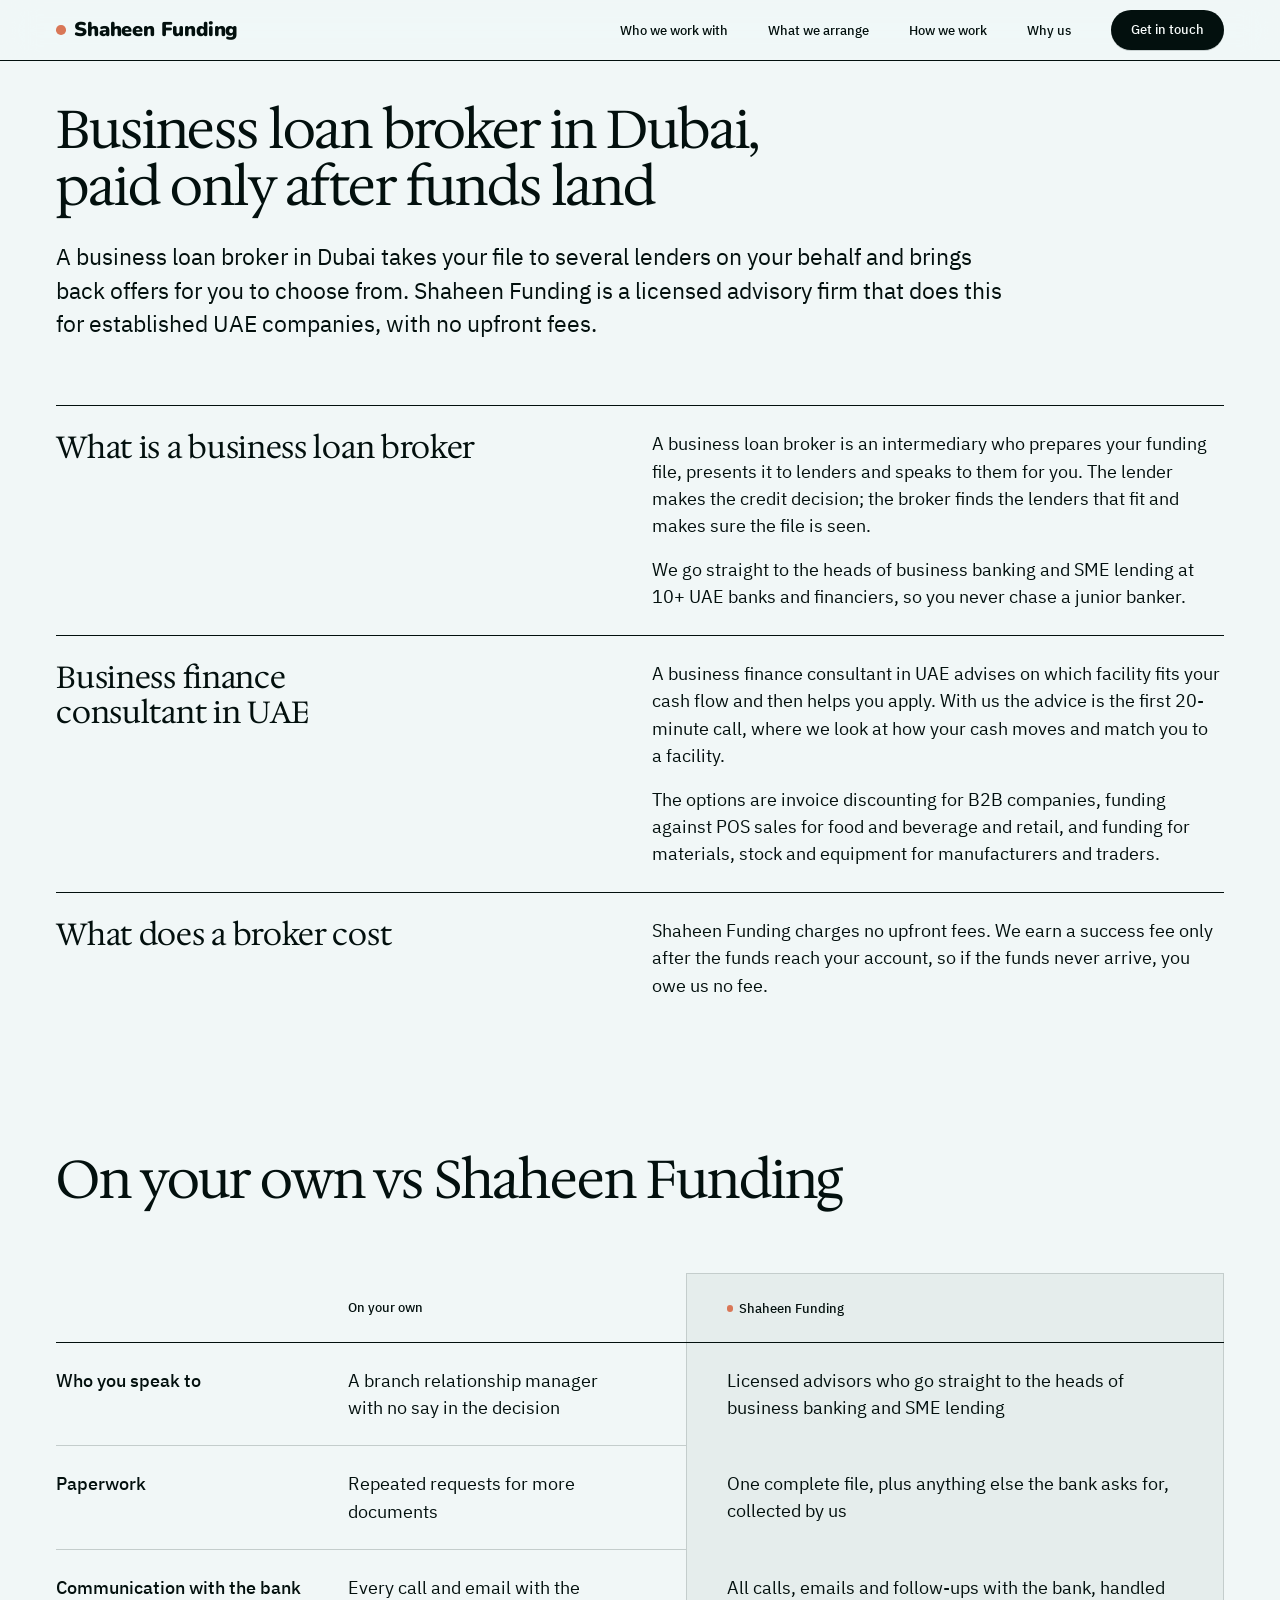
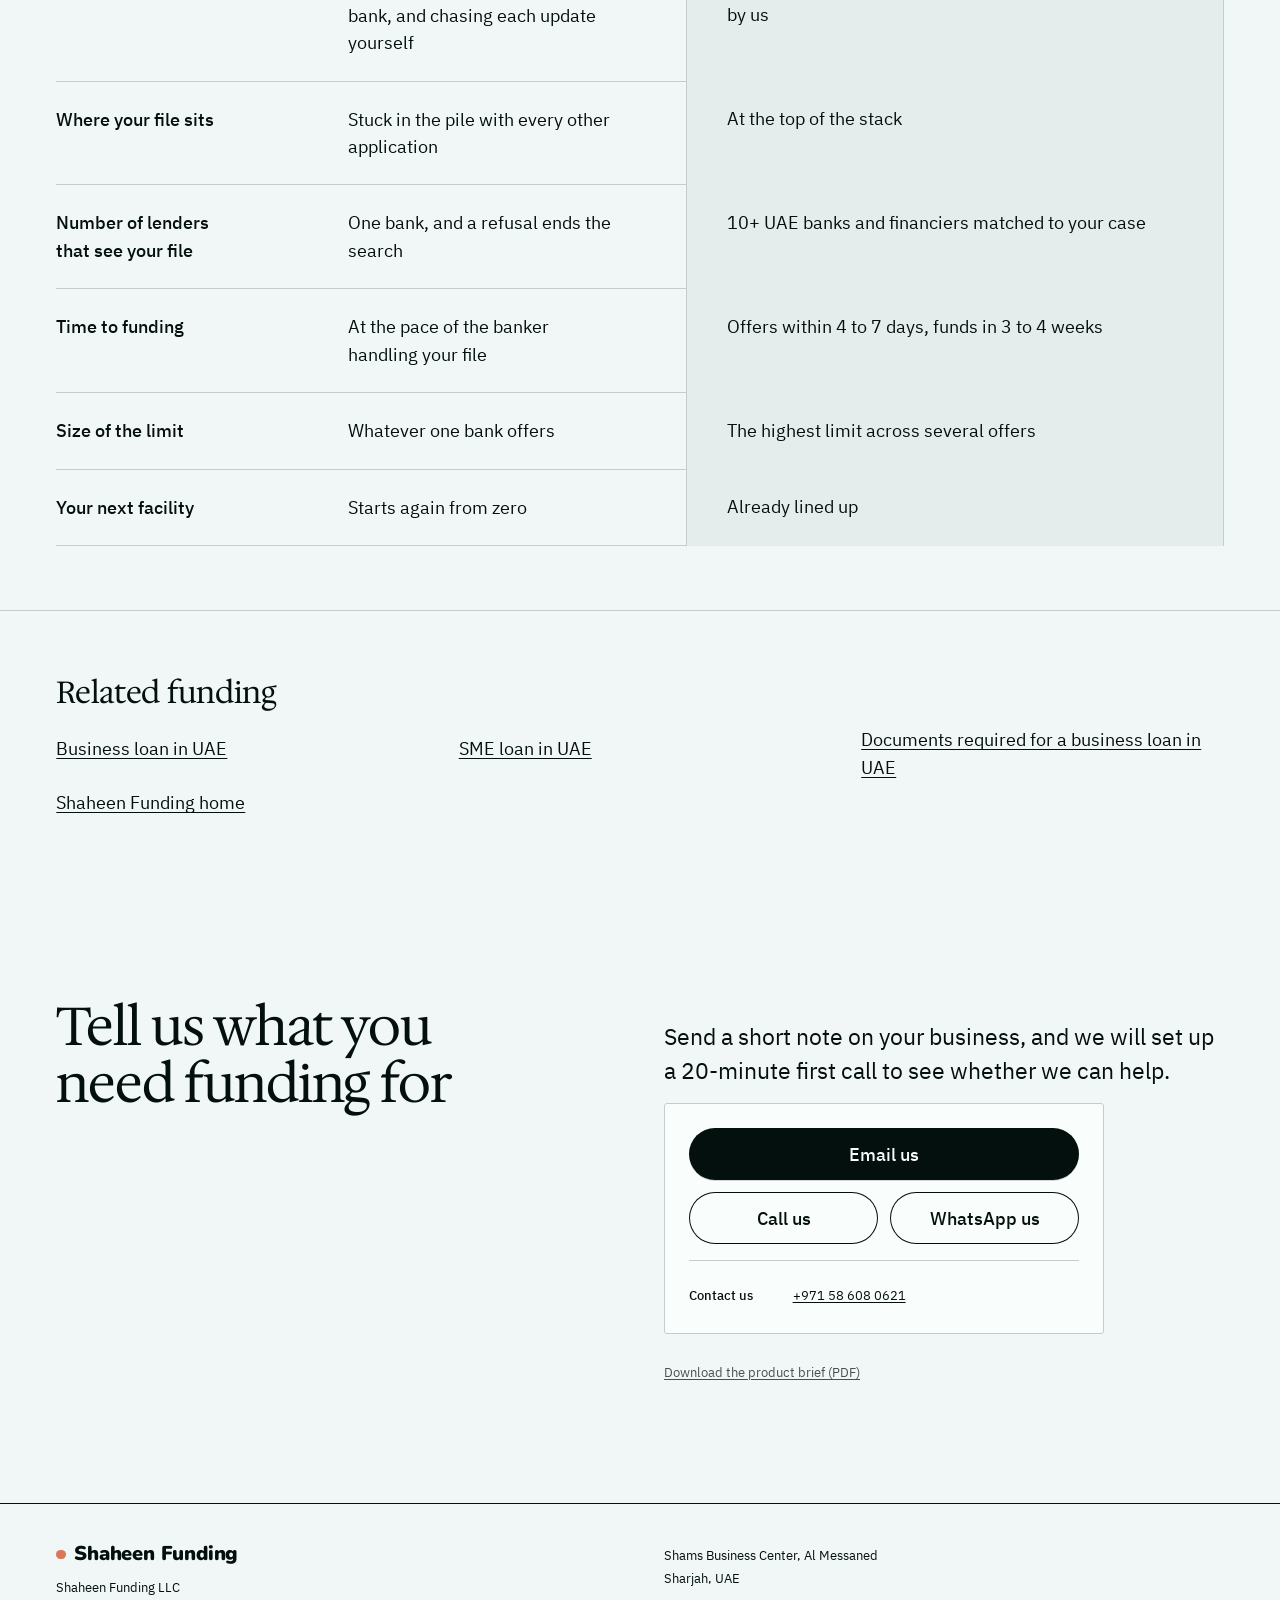
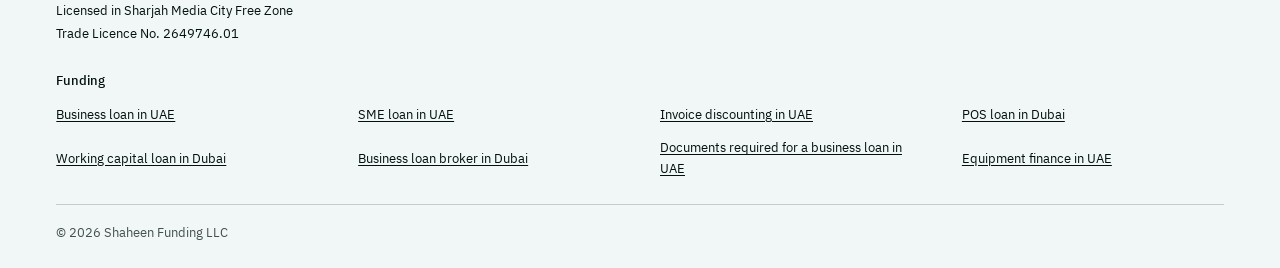
==== business-loan-broker-dubai/index.html @ 2e2e4e01 "Add 8 search landing pages, Funding footer nav, llms.txt, AI crawler robots rules Co-Authored-By: Cl" ====
<!doctype html>
<html lang="en">
<head>
<meta charset="utf-8">
<meta name="viewport" content="width=device-width, initial-scale=1">
<meta http-equiv="Content-Security-Policy" content="default-src 'none'; style-src 'self'; script-src 'self'; font-src 'self'; img-src 'self' data:; connect-src 'self'; base-uri 'none'; form-action 'none'">
<meta name="referrer" content="strict-origin-when-cross-origin">
<title>Business loan broker in Dubai: no upfront fees | Shaheen Funding</title>
<meta name="description" content="Business loan broker in Dubai: Shaheen Funding takes your file to 10+ UAE banks and financiers, no upfront fees, success fee only after the funds land.">
<link rel="canonical" href="https://shaheenfunding.com/business-loan-broker-dubai/">
<meta property="og:type" content="website">
<meta property="og:site_name" content="Shaheen Funding">
<meta property="og:title" content="Business loan broker in Dubai: no upfront fees | Shaheen Funding">
<meta property="og:description" content="Business loan broker in Dubai: Shaheen Funding takes your file to 10+ UAE banks and financiers, no upfront fees, success fee only after the funds land.">
<meta property="og:url" content="https://shaheenfunding.com/business-loan-broker-dubai/">
<meta property="og:image" content="https://shaheenfunding.com/og.png">
<meta property="og:image:width" content="1200">
<meta property="og:image:height" content="630">
<meta property="og:image:alt" content="Shaheen Funding. Funding for UAE businesses, from the lenders that fit.">
<meta name="twitter:card" content="summary_large_image">
<meta name="twitter:title" content="Business loan broker in Dubai: no upfront fees | Shaheen Funding">
<meta name="twitter:description" content="Business loan broker in Dubai: Shaheen Funding takes your file to 10+ UAE banks and financiers, no upfront fees, success fee only after the funds land.">
<meta name="theme-color" content="#F3F6F7">
<link rel="icon" href="/favicon.svg" type="image/svg+xml">
<link rel="apple-touch-icon" href="/apple-touch-icon.png">
<link rel="preload" href="/fonts/hedvig-letters-serif.woff2" as="font" type="font/woff2" crossorigin>
<link rel="stylesheet" href="/site.css?v=20261124a">
<script type="application/ld+json">
[
{
"@context": "https://schema.org",
"@type": "Service",
"name": "Business loan broker in Dubai",
"serviceType": "Business loan broker in Dubai",
"url": "https://shaheenfunding.com/business-loan-broker-dubai/",
"areaServed": "AE",
"provider": {
"@type": "ProfessionalService",
"@id": "https://shaheenfunding.com/#org",
"name": "Shaheen Funding"
}
},
{
"@context": "https://schema.org",
"@type": "FAQPage",
"mainEntity": [
{
"@type": "Question",
"name": "What is a business loan broker",
"acceptedAnswer": {
"@type": "Answer",
"text": "A business loan broker is an intermediary who prepares your funding file, presents it to lenders and speaks to them for you. The lender makes the credit decision; the broker finds the lenders that fit and makes sure the file is seen."
}
},
{
"@type": "Question",
"name": "Business finance consultant in UAE",
"acceptedAnswer": {
"@type": "Answer",
"text": "A business finance consultant in UAE advises on which facility fits your cash flow and then helps you apply. With us the advice is the first 20-minute call, where we look at how your cash moves and match you to a facility."
}
},
{
"@type": "Question",
"name": "What does a broker cost",
"acceptedAnswer": {
"@type": "Answer",
"text": "Shaheen Funding charges no upfront fees. We earn a success fee only after the funds reach your account, so if the funds never arrive, you owe us no fee."
}
}
]
},
{
"@context": "https://schema.org",
"@type": "BreadcrumbList",
"itemListElement": [
{
"@type": "ListItem",
"position": 1,
"name": "Home",
"item": "https://shaheenfunding.com/"
},
{
"@type": "ListItem",
"position": 2,
"name": "Business loan broker in Dubai",
"item": "https://shaheenfunding.com/business-loan-broker-dubai/"
}
]
}
]
</script>
</head>
<body>
<a class="skip" href="#main">Skip to content</a>

<header class="nav">
<div class="wrap">
<a class="mark" href="/" aria-label="Shaheen Funding, home"><i></i>Shaheen Funding</a>
<nav aria-label="Sections">
<a href="/#who">Who we work with</a>
<a href="/#what">What we arrange</a>
<a href="/#how">How we work</a>
<a href="/#why">Why us</a>
</nav>
<a class="btn btn-nav git" href="mailto:ali@shaheenfunding.com?subject=Funding%20enquiry%20-%20%3Ccompany%20name%3E&amp;body=Hello%2C%0D%0A%0D%0ACompany%3A%20%0D%0ADate%20the%20company%20was%20founded%3A%20%0D%0AAverage%20monthly%20revenue%20(AED)%3A%20%0D%0AWhat%20we%20need%20funding%20for%3A%20%0D%0ARough%20amount%20(AED)%3A%20%0D%0ABest%20number%20to%20reach%20me%3A%20%0D%0A">Get in touch</a>
</div>
</header>

<main id="main" class="lp">

<section class="page-hero">
<div class="wrap">
<h1>Business loan broker in Dubai, paid only after funds land</h1>
<p class="lede">A business loan broker in Dubai takes your file to several lenders on your behalf and brings back offers for you to choose from. Shaheen Funding is a licensed advisory firm that does this for established UAE companies, with no upfront fees.</p>
</div>
</section>

<section class="qa">
<div class="wrap">
<div class="qa-item">
<h2>What is a business loan broker</h2>
<div class="qa-body"><p>A business loan broker is an intermediary who prepares your funding file, presents it to lenders and speaks to them for you. The lender makes the credit decision; the broker finds the lenders that fit and makes sure the file is seen.</p><p>We go straight to the heads of business banking and SME lending at 10+ UAE banks and financiers, so you never chase a junior banker.</p></div>
</div>
<div class="qa-item">
<h2>Business finance consultant in UAE</h2>
<div class="qa-body"><p>A business finance consultant in UAE advises on which facility fits your cash flow and then helps you apply. With us the advice is the first 20-minute call, where we look at how your cash moves and match you to a facility.</p><p>The options are invoice discounting for B2B companies, funding against POS sales for food and beverage and retail, and funding for materials, stock and equipment for manufacturers and traders.</p></div>
</div>
<div class="qa-item">
<h2>What does a broker cost</h2>
<div class="qa-body"><p>Shaheen Funding charges no upfront fees. We earn a success fee only after the funds reach your account, so if the funds never arrive, you owe us no fee.</p></div>
</div>
</div>
</section>

<section class="why">
<div class="wrap">
<div class="why-head">
<h2>On your own vs Shaheen Funding</h2>
</div>
<div class="compare-stage">
<table class="compare">
<thead><tr><td></td><th scope="col">On your own</th><th scope="col"><span class="mark"><i></i>Shaheen Funding</span></th></tr></thead>
<tbody>
<tr><th scope="row">Who you speak to</th><td data-l="On your own">A branch relationship manager with no say in the decision</td><td data-l="Shaheen Funding">Licensed advisors who go straight to the heads of business banking and SME lending</td></tr>
<tr><th scope="row">Paperwork</th><td data-l="On your own">Repeated requests for more documents</td><td data-l="Shaheen Funding">One complete file, plus anything else the bank asks for, collected by us</td></tr>
<tr><th scope="row">Communication with the bank</th><td data-l="On your own">Every call and email with the bank, and chasing each update yourself</td><td data-l="Shaheen Funding">All calls, emails and follow-ups with the bank, handled by us</td></tr>
<tr><th scope="row">Where your file sits</th><td data-l="On your own">Stuck in the pile with every other application</td><td data-l="Shaheen Funding">At the top of the stack</td></tr>
<tr><th scope="row">Number of lenders that see your file</th><td data-l="On your own">One bank, and a refusal ends the search</td><td data-l="Shaheen Funding">10+ UAE banks and financiers matched to your case</td></tr>
<tr><th scope="row">Time to funding</th><td data-l="On your own">At the pace of the banker handling your file</td><td data-l="Shaheen Funding">Offers within <span class="nb">4 to 7 days</span>, funds in <span class="nb">3 to 4 weeks</span></td></tr>
<tr><th scope="row">Size of the limit</th><td data-l="On your own">Whatever one bank offers</td><td data-l="Shaheen Funding">The highest limit across several offers</td></tr>
<tr><th scope="row">Your next facility</th><td data-l="On your own">Starts again from zero</td><td data-l="Shaheen Funding">Already lined up</td></tr>
</tbody>
</table>
</div>
</div>
</section>

<section class="related">
<div class="wrap">
<h2>Related funding</h2>
<ul><li><a href="/business-loan-uae/">Business loan in UAE</a></li><li><a href="/sme-loan-uae/">SME loan in UAE</a></li><li><a href="/documents-required-for-business-loan-uae/">Documents required for a business loan in UAE</a></li><li><a href="/">Shaheen Funding home</a></li></ul>
</div>
</section>

<section class="contact" id="contact">
<div class="wrap">
<h2>Tell us what you need funding for</h2>
<div class="contact-side">
<p class="lede">Send a short note on your business, and we will set up a <span class="nb">20-minute</span> first call to see whether we can help.</p>
<div class="card">
<p class="ctas"><a class="btn git" href="mailto:ali@shaheenfunding.com?subject=Funding%20enquiry%20-%20%3Ccompany%20name%3E&amp;body=Hello%2C%0D%0A%0D%0ACompany%3A%20%0D%0ADate%20the%20company%20was%20founded%3A%20%0D%0AAverage%20monthly%20revenue%20(AED)%3A%20%0D%0AWhat%20we%20need%20funding%20for%3A%20%0D%0ARough%20amount%20(AED)%3A%20%0D%0ABest%20number%20to%20reach%20me%3A%20%0D%0A">Email us</a><a class="btn btn-ghost" href="tel:+971586080621">Call us</a><a class="btn btn-ghost" href="https://wa.me/971586080621">WhatsApp us</a></p>
<p class="git-alt" aria-live="polite" hidden>If your mail app did not open, use <a class="git-gm" href="#contact">Gmail</a> or <a class="git-ol" href="#contact">Outlook</a> instead.</p>
<dl class="card-info"><div><dt>Contact us</dt><dd><a href="tel:+971586080621">+971 58 608 0621</a></dd></div></dl>
</div>
<p class="pdf"><a href="/Shaheen-Funding-Product-Brief.pdf?v=20261121" target="_blank" rel="noopener">Download the product brief (PDF)</a></p>
</div>
</div>
</section>

</main>

<footer class="foot">
<div class="wrap">
<div>
<a class="mark" href="/" aria-label="Shaheen Funding, home"><i></i>Shaheen Funding</a>
<p>Shaheen Funding LLC<br>Licensed in Sharjah Media City Free Zone<br>Trade Licence No. 2649746.01</p>
</div>
<address>Shams Business Center, Al Messaned<br>Sharjah, UAE</address>
<nav class="foot-nav" aria-label="Funding pages">
<p class="foot-h">Funding</p>
<ul>
<li><a href="/business-loan-uae/">Business loan in UAE</a></li>
<li><a href="/sme-loan-uae/">SME loan in UAE</a></li>
<li><a href="/invoice-discounting-uae/">Invoice discounting in UAE</a></li>
<li><a href="/pos-loan-dubai/">POS loan in Dubai</a></li>
<li><a href="/working-capital-loan-dubai/">Working capital loan in Dubai</a></li>
<li><a href="/business-loan-broker-dubai/">Business loan broker in Dubai</a></li>
<li><a href="/documents-required-for-business-loan-uae/">Documents required for a business loan in UAE</a></li>
<li><a href="/equipment-finance-uae/">Equipment finance in UAE</a></li>
</ul>
</nav>
<p class="legal">&copy; 2026 Shaheen Funding LLC</p>
</div>
</footer>
<script src="/site.js?v=20261124a" defer></script>
</body>
</html>
---- site.css ----
/* shaheenfunding.com. One ruler (payroll due at 30, clients pay at 120) sits in the hero.
   Every colour, face, size and duration is a token in :root; nothing below it holds a raw value. */

@font-face{font-family:"Hedvig Letters Serif";src:url(/fonts/hedvig-letters-serif.woff2) format("woff2");font-weight:400;font-display:swap}
@font-face{font-family:"IBM Plex Sans";src:url(/fonts/plex-400.woff2) format("woff2");font-weight:400;font-display:swap}
@font-face{font-family:"IBM Plex Sans";src:url(/fonts/plex-500.woff2) format("woff2");font-weight:500;font-display:swap}
@font-face{font-family:"Nunito";src:url(/fonts/nunito-900-mark.woff2) format("woff2");font-weight:900;font-display:swap}
/* Metric-matched fallbacks so the web fonts swap in without moving the layout. */
@font-face{font-family:"Display fb";src:local("Georgia");size-adjust:103.6337%;ascent-override:98.4235%;descent-override:30.878%;line-gap-override:0%}
@font-face{font-family:"Body fb";src:local("Arial"),local("ArialMT");size-adjust:101.1663%;ascent-override:101.3184%;descent-override:27.183%;line-gap-override:0%}

:root{
  color-scheme:light;
  --color-paper:oklch(97.2% 0.006 190); --color-paper-2:oklch(94% 0.009 190); --color-paper-3:oklch(90.5% 0.011 190); --color-paper-hi:oklch(99% 0.004 190);
  --color-ink:oklch(16% 0.022 185); --color-rule:oklch(84% 0.010 190);
  --color-accent:#D97757; --color-ink-hover:color-mix(in oklab,var(--color-ink) 82%,var(--color-paper-hi)); --color-btn-hair:color-mix(in oklab,var(--color-ink) 16%,transparent);
  --color-focus:var(--color-ink); --color-select:color-mix(in oklab,var(--color-ink) 16%,transparent);
  --color-deep:#0F1E1C;
  --color-mark:color-mix(in oklab,var(--color-ink) 72%,transparent);
  --color-rule-dark:color-mix(in oklab,var(--color-paper-hi) 26%,transparent);
  --color-nav:color-mix(in oklab,var(--color-paper) 74%,transparent);
  --font-display:"Hedvig Letters Serif","Display fb",ui-serif,Georgia,serif;
  --font-body:"IBM Plex Sans","Body fb",ui-sans-serif,system-ui,sans-serif;
  --font-mark:"Nunito","Arial Black",sans-serif;
  --text-sm:clamp(0.8333rem,0.8294rem + 0.0162vw,0.844rem);
  --text-md:clamp(1rem,0.9536rem + 0.1905vw,1.125rem);
  --text-lead:clamp(1.2rem,1.0887rem + 0.4566vw,1.4996rem);
  --text-title:clamp(1.44rem,1.2324rem + 0.8518vw,1.999rem);
  --text-section:clamp(2.0736rem,1.5245rem + 2.2528vw,3.552rem);
  --text-display:clamp(2.4883rem,1.6539rem + 3.4232vw,4.7348rem);
  --text-mark:1.25rem;
  --lh-display:1.05; --lh-section:1.08; --lh-title:1.15; --lh-lead:1.45; --lh-body:1.55; --lh-label:1.35;
  --tracking-display:-0.022em; --tracking-title:-0.01em; --display-weight:400;
  --label:500 var(--text-sm)/var(--lh-label) var(--font-body);
  --measure:48ch; --measure-lead:44ch; --measure-head:30ch;
  --space-xs:8px; --space-sm:12px; --space-md:16px; --space-lg:24px; --space-xl:40px; --space-2xl:64px;
  --section-gap-s:clamp(64px,8.5vw,120px); --section-gap:clamp(80px,10.5vw,152px); --section-gap-l:clamp(96px,13vw,184px);
  --container:1440px; --gutter:clamp(16px,4.4vw,64px); --nav-h:60px;
  --radius:3px; --rule-hair:1px;
  --ease-out:cubic-bezier(0.16,1,0.3,1); --ease-in-out:cubic-bezier(0.65,0,0.35,1);
  --dur-short:220ms; --dur-long:420ms;
}

*,*::before,*::after{box-sizing:border-box}
[hidden]{display:none!important}
html,body{overflow-x:clip}
html{scroll-padding-top:calc(var(--nav-h) + 16px);-webkit-text-size-adjust:100%;scrollbar-color:var(--color-mark) var(--color-paper)}
body{margin:0;background:var(--color-paper);color:var(--color-ink);font:400 var(--text-md)/var(--lh-body) var(--font-body);-webkit-font-smoothing:antialiased;text-rendering:optimizeLegibility;caret-color:var(--color-ink)}
h1,h2,h3,p,ol,ul,table{margin:0;padding:0}
address{font-style:normal;max-inline-size:60ch}
h1,h2,h3{font-family:var(--font-display);font-weight:var(--display-weight);font-synthesis:none;font-optical-sizing:auto;letter-spacing:var(--tracking-display);overflow-wrap:break-word;min-width:0;text-wrap:balance}
h1{font-size:var(--text-display);line-height:var(--lh-display)}
h2{font-size:var(--text-section);line-height:var(--lh-section);max-inline-size:var(--measure-head)}
h3{font-size:var(--text-title);line-height:var(--lh-title);letter-spacing:var(--tracking-title)}
p{max-inline-size:var(--measure);text-wrap:pretty}
a{color:inherit;text-underline-offset:.18em;text-decoration-thickness:1px}
a:hover{text-decoration-thickness:2px}
:focus-visible{outline:2px solid var(--color-focus);outline-offset:3px}
::selection{background:var(--color-select);color:var(--color-ink)}
table{border-collapse:collapse;inline-size:100%;text-align:start}
th,td{padding:0}
th{text-align:start;font-weight:500}
.wrap{inline-size:100%;max-inline-size:var(--container);margin-inline:auto;padding-inline:var(--gutter)}
.skip{position:absolute;inset-inline-start:var(--gutter);top:-80px;z-index:20;background:var(--color-ink);color:var(--color-paper);padding:var(--space-sm) var(--space-md)}
.skip:focus{top:8px}
.nb{white-space:nowrap}

/* Wordmark: locked. Clay dot + Nunito 900. */
.mark{display:inline-flex;align-items:center;gap:.42em;min-block-size:44px;font:900 var(--text-mark)/1 var(--font-mark);letter-spacing:-.01em;text-decoration:none;white-space:nowrap}
.mark i{inline-size:.48em;block-size:.48em;border-radius:50%;background:var(--color-accent)}

/* The one action: a flat ink pill. No gloss, no glow; a hairline seats it. */
.btn{display:inline-flex;align-items:center;justify-content:center;min-block-size:52px;padding-inline:32px;
  border:0;border-radius:999px;color:var(--color-paper-hi);font:500 var(--text-md)/1 var(--font-body);text-decoration:none;white-space:nowrap;
  background:var(--color-ink);box-shadow:0 1px 0 var(--color-btn-hair);
  transition:background-color var(--dur-short) var(--ease-out)}
.btn:hover{background:var(--color-ink-hover)}
.btn:active{transform:translateY(1px)}
.btn:focus-visible{outline:2px solid var(--color-focus);outline-offset:3px}
.btn-nav{min-block-size:40px;padding-inline:20px;font-size:var(--text-sm)}
/* The brief: a small text link under the action, nothing more. */
.pdf{display:inline-flex;align-items:center;min-block-size:44px;margin:0;font-size:var(--text-sm);color:var(--color-mark)}
.pdf a{color:inherit}
.btn-ghost{background:transparent;color:var(--color-ink);box-shadow:inset 0 0 0 var(--rule-hair) var(--color-ink)}
.btn-ghost:hover{background:var(--color-paper-2)}
.pdf a,.card-info a{display:inline-flex;align-items:center;min-block-size:44px}
.ctas{display:flex;flex-wrap:wrap;align-items:center;gap:var(--space-sm)}

/* Nav: frosted paper, so the page slides under it. */
.nav{position:sticky;top:0;z-index:10;background:var(--color-nav);-webkit-backdrop-filter:blur(18px) saturate(1.5);backdrop-filter:blur(18px) saturate(1.5);border-block-end:var(--rule-hair) solid var(--color-ink)}
.nav .wrap{display:flex;align-items:center;gap:var(--space-xl);block-size:var(--nav-h)}
.nav nav{display:none;gap:var(--space-xl);margin-inline-start:auto;font-size:var(--text-sm);font-weight:500}
.nav nav a{display:inline-flex;align-items:center;min-block-size:44px;text-decoration:none}
.nav nav a:hover{text-decoration:underline}
.nav .btn{margin-inline-start:auto}

/* The hero ruler. 0 to 120 days; the gap between 30 and 120 is one solid orange line. */
.ruler{--ruler-h:12px;position:relative;display:block;block-size:calc(var(--ruler-h) + 40px)}
.ruler::before{content:"";position:absolute;inset-inline:0;top:var(--ruler-h);border-block-start:var(--rule-hair) solid currentColor}
.ruler .bar{position:absolute;inset-inline:25% 0;top:calc(var(--ruler-h) - 3px);block-size:4px;background:var(--color-accent)}
.tick{position:absolute;top:var(--ruler-h);inline-size:1px;block-size:8px;background:currentColor}
.t0{inset-inline-start:0}.t30{inset-inline-start:25%;block-size:16px}.t60{inset-inline-start:50%}.t90{inset-inline-start:75%}.t120{inset-inline-end:0;block-size:16px}
.ruler b{position:absolute;font:500 var(--text-sm)/1 var(--font-body);font-variant-numeric:tabular-nums lining-nums}
.ruler b{top:calc(var(--ruler-h) + 16px);translate:-50%}
.n60{inset-inline-start:50%}.n90{inset-inline-start:75%}

/* Hero: the visitor's month. 30 stands where payroll falls due, 120 where the client pays. */
.hero{position:relative;isolation:isolate}
.hero .wrap{display:flex;flex-direction:column;gap:var(--space-2xl);padding-block:var(--space-xl) var(--space-2xl)}
.gap{display:grid;grid-template-columns:25% 1fr}
.due,.paid{display:contents}
.num{font:400 var(--text-section)/.8 var(--font-display);letter-spacing:-0.035em;font-variant-numeric:lining-nums;justify-self:end;margin-block-end:.06em}
.due .num{grid-area:1/1}.paid .num{grid-area:1/2}
.gap .ruler{grid-area:2/1/3/-1;--ruler-h:clamp(8px,1vw,12px)}
.cap{font:var(--label);max-inline-size:27ch}
.due .cap{grid-area:3/1;padding-inline-end:var(--space-md)}
.paid .cap{grid-area:3/2;justify-self:end;text-align:end}
.pitch{display:grid;gap:var(--space-lg)}
.lede{font-size:var(--text-lead);line-height:var(--lh-lead);max-inline-size:var(--measure-lead)}
.pitch-side{display:grid;gap:var(--space-lg)}

/* The dark navy-green bands: one flat colour, so every line on them clears 4.5:1. */
.night{color:var(--color-paper-hi);background:var(--color-deep)}

/* I. Who we work with / what we arrange: one ledger. */
.who .wrap{padding-block:var(--section-gap) var(--section-gap-s)}
.who-head{display:grid;gap:var(--space-lg)}
.what-head{display:grid;gap:var(--space-lg);margin-block-start:var(--section-gap);padding-block:var(--space-xl) var(--space-2xl);border-block-start:var(--rule-hair) solid var(--color-paper-hi)}
.ledger thead th{font:var(--label);padding-block:var(--space-md);border-block-end:var(--rule-hair) solid var(--color-paper-hi)}
.ledger tbody tr{border-block-end:var(--rule-hair) solid var(--color-rule-dark)}
.ledger tbody th,.ledger td{vertical-align:top;padding-block:var(--space-xl)}
.ledger tbody th{inline-size:44%;padding-inline-end:var(--space-xl)}
.seg-name{display:block;font:500 var(--text-md)/var(--lh-label) var(--font-body)}
.ledger td strong{display:block;font:500 var(--text-md)/var(--lh-label) var(--font-body);margin-block-end:var(--space-xs)}

/* II. How we work: four steps, each with its timing. */
.how .wrap{padding-block:var(--section-gap) var(--section-gap-l)}
.steps{list-style:none;display:grid;margin-block-start:var(--space-2xl)}
.steps>li{display:grid;grid-template-columns:minmax(88px,22%) minmax(0,1fr);column-gap:var(--space-md);row-gap:var(--space-xs);padding-block:var(--space-lg);border-block-start:var(--rule-hair) solid var(--color-ink)}
.steps>li>*{grid-column:2}
.steps .docs-wrap p{margin:0 0 var(--space-xs)}
.steps .docs{list-style:none;padding:0;margin:0;display:grid;row-gap:var(--space-xs)}
.steps .docs li{position:relative;padding-inline-start:var(--space-md)}
.steps .docs li::before{content:"";position:absolute;inset-inline-start:0;inset-block-start:.7em;inline-size:6px;block-size:6px;border-radius:50%;background:var(--color-ink)}
.steps .when{grid-column:1;grid-row:1/span 3;font:var(--label);font-variant-numeric:tabular-nums;white-space:nowrap;padding-block-start:.55em}

/* III. Why us: the comparison. Our column sits on a plain tint between two hairlines. */
.why .wrap{padding-block:var(--section-gap) var(--section-gap-s)}
.how+.why .wrap{padding-block-start:var(--space-2xl)}
.how+.why{border-block-start:var(--rule-hair) solid var(--color-rule)}
.how .wrap{padding-block-end:var(--section-gap-s)}
.why-head{display:grid;gap:var(--space-lg);margin-block-end:var(--space-2xl)}
.compare-stage{position:relative;isolation:isolate}
.compare thead{position:absolute;inline-size:1px;block-size:1px;overflow:hidden;clip-path:inset(50%)}
.compare tr{display:block;padding-block:var(--space-lg);border-block-start:var(--rule-hair) solid var(--color-ink)}
.compare tbody th{display:block;font:500 var(--text-md)/var(--lh-label) var(--font-body);margin-block-end:var(--space-xs)}
.compare td{display:block;padding-block:var(--space-xs)}
.compare td::before{content:attr(data-l);display:block;font:var(--label);margin-block-end:var(--space-xs)}
.compare td:last-child{margin-block-start:var(--space-sm);padding:var(--space-md) var(--space-md) var(--space-lg);border-radius:var(--radius);background:var(--color-paper-2);border:var(--rule-hair) solid var(--color-rule)}
/* Our side carries the clay dot from the wordmark, so the two answers can never be mistaken for each other. */
.compare td:last-child::before{padding-inline-start:.9em;
  background:radial-gradient(circle at .24em 50%,var(--color-accent) 0 .24em,transparent .27em) no-repeat}

/* IV. How we're paid: the second deep band. */
.fee .wrap{padding-block:var(--space-2xl)}
.fee-line h2{font-size:var(--text-title);line-height:var(--lh-title);letter-spacing:var(--tracking-title)}
.fee-line{display:grid;gap:var(--space-lg)}

/* V. Contact. */
.contact .wrap{display:grid;gap:var(--space-lg);padding-block:var(--section-gap-s)}
.contact-side{display:grid;gap:var(--space-md);justify-items:start}
.card{display:grid;gap:var(--space-md);inline-size:100%;max-inline-size:440px;padding:var(--space-lg) var(--space-lg) var(--space-md);border:var(--rule-hair) solid var(--color-rule);border-radius:var(--radius);background:var(--color-paper-hi)}
.card .btn{flex:1 1 0;padding-inline:var(--space-lg)}
.card .git{flex-basis:100%}
.git-alt,.card-info{font-size:var(--text-sm)}
.card-info{display:grid;gap:var(--space-xs);margin:0;padding-block-start:var(--space-sm);border-block-start:var(--rule-hair) solid var(--color-rule)}
.card-info div{display:flex;align-items:center;gap:var(--space-md)}
.card-info dt{min-inline-size:6.5em;font:var(--label)}
.card-info dd{margin:0}

.foot{border-block-start:var(--rule-hair) solid var(--color-ink);font-size:var(--text-sm)}
.foot .wrap{display:grid;gap:var(--space-lg) var(--space-xl);padding-block:var(--space-xl) var(--space-lg)}
.foot p,.foot address{max-inline-size:none;line-height:1.7}
.foot .mark{min-block-size:0;margin-block-end:var(--space-sm)}
.foot .legal{grid-column:1/-1;padding-block-start:var(--space-md);border-block-start:var(--rule-hair) solid var(--color-rule);color:var(--color-mark)}

/* 404 */
.nf .wrap{display:flex;flex-direction:column;justify-content:center;gap:var(--space-xl);min-block-size:calc(100svh - var(--nav-h));padding-block:var(--space-2xl)}
.nf .num{justify-self:auto;margin:0}

@media (max-width:480px){
  :root{--text-mark:1.125rem}
  .gap .cap{grid-area:3/1/4/-1;max-inline-size:46%;margin-block-start:var(--space-sm);padding:0}
  .paid .cap{justify-self:end}
  .gap .ruler b{display:none}
  .gap .ruler{block-size:calc(var(--ruler-h) + 20px)}
  .ctas{inline-size:100%}
}

@media (max-width:360px){
  .nav .wrap{gap:var(--space-sm)}
  :root{--text-mark:1rem}
  .btn-nav{padding-inline:var(--space-sm)}
}

@media (max-width:767px){
  .ledger thead{position:absolute;inline-size:1px;block-size:1px;overflow:hidden;clip-path:inset(50%)}
  .ledger tr,.ledger tbody th,.ledger td{display:block;inline-size:auto}
  .ledger tbody th{padding-block-end:var(--space-xs)}
  .seg-name{font:var(--label);opacity:.75}
  .ledger td{padding-block-start:0}
  .compare tr{padding-block:var(--space-sm)}
  .compare td:last-child{margin-block-start:var(--space-xs);padding:var(--space-xs) var(--space-sm) var(--space-sm)}
  .what-head{padding-block-end:var(--space-md)}
}

@media (min-width:768px){

  .foot .wrap{grid-template-columns:repeat(2,minmax(0,1fr))}
  .compare{position:relative;z-index:2;table-layout:fixed}
  .compare thead{position:static;inline-size:auto;block-size:auto;overflow:visible;clip-path:none;display:table-header-group}
  .compare tr{display:table-row;padding:0;border:0}
  .compare thead td{inline-size:25%}
  .compare thead th:nth-child(2){inline-size:29%}
  .compare thead th{font:var(--label);padding-block:var(--space-lg);border-block-end:var(--rule-hair) solid var(--color-ink)}
  .compare tbody th,.compare td{display:table-cell;vertical-align:top;padding-block:var(--space-lg);border-block-end:var(--rule-hair) solid var(--color-rule)}
  .compare tbody th{font:500 var(--text-md)/var(--lh-body) var(--font-body);margin:0;padding-inline-end:var(--space-lg)}
  .compare td::before{content:none}
  .compare td:nth-child(2),.compare thead th:nth-child(2){padding-inline-end:var(--space-2xl)}
  .compare td:last-child,.compare thead th:last-child{margin:0;padding-inline:var(--space-xl);background:var(--color-paper-2);border:0;border-inline:var(--rule-hair) solid var(--color-rule);border-radius:0}
  .compare thead th:last-child{border-block-start:var(--rule-hair) solid var(--color-rule);border-block-end:var(--rule-hair) solid var(--color-ink)}
  .compare td:last-child{padding-block:var(--space-lg)}
  .compare thead .mark{min-block-size:0;font:var(--label);letter-spacing:0}
}

@media (min-width:1024px){
  .nav nav{display:flex}
  .nav .btn{margin-inline-start:0}
  .pitch{grid-template-columns:7fr 5fr;column-gap:var(--space-2xl);align-items:end}
  .pitch-side{grid-column:2}
  .steps{grid-template-columns:repeat(4,minmax(0,1fr));column-gap:var(--space-lg)}
  .steps>li{grid-template-columns:100%;align-content:start;row-gap:var(--space-xs);padding-block:var(--space-md) 0}
  .steps>li>*,.steps .when{grid-column:auto;grid-row:auto;padding:0}
  .contact .wrap,.fee-line{grid-template-columns:5fr 1fr 6fr}.contact .wrap{align-items:first baseline}.fee-line{align-items:baseline}.contact-side,.fee-line .lede{grid-column:3}
}

.cap,.seg-name{text-wrap:balance}
.compare tbody th{text-wrap:balance}
@media (min-width:481px){.due .cap{justify-self:end;text-align:end;padding-inline-end:0}}
@media (min-width:768px){.compare thead td{border-block-end-color:var(--color-ink)}}
@media (min-width:768px) and (max-width:1023px){
  .compare thead td{inline-size:22%}
  .compare thead th:nth-child(2){inline-size:34%}
  .compare td:nth-child(2),.compare thead th:nth-child(2){padding-inline-end:var(--space-lg)}
  .compare td:last-child,.compare thead th:last-child{padding-inline:var(--space-lg)}
}
@media (min-width:1024px){
  .steps{grid-template-rows:auto auto 1fr}
  .steps>li{grid-row:span 3;grid-template-rows:subgrid}
  .foot .wrap{grid-template-columns:5fr 1fr 6fr;gap:var(--space-lg)}
  .foot address{grid-column:3}
}
@media (min-width:1024px) and (max-width:1199px){
  .pitch{grid-template-columns:none}
  .pitch-side{grid-column:auto}
}
/* Motion. The hero ruler draws once. End states everywhere else. */
@media (prefers-reduced-motion:no-preference){
  html{scroll-behavior:smooth}
  .gap .ruler::before{animation:draw var(--dur-long) var(--ease-out) both;transform-origin:0 50%}
  .gap .bar{animation:fade var(--dur-long) var(--ease-out) var(--dur-short) both}
}
@media (prefers-reduced-motion:reduce){
  .btn,.btn-nav{transition:none}
  .btn:active{transform:none}
}
@keyframes draw{from{transform:scaleX(0)}}
@keyframes fade{from{opacity:0}}

/* Search landing pages */
.page-hero .wrap{display:grid;gap:var(--space-lg);padding-block:var(--space-xl) var(--space-2xl)}
.page-hero h1{font-size:var(--text-section);line-height:var(--lh-section);max-inline-size:22ch}
.page-hero .lede,.qa-body p{max-inline-size:68ch}
.qa .wrap{padding-block:0 var(--space-2xl)}
.qa-item{display:grid;gap:var(--space-sm);padding-block:var(--space-lg);border-block-start:var(--rule-hair) solid var(--color-ink)}
.qa-item h2{font-size:var(--text-title);line-height:var(--lh-title);letter-spacing:var(--tracking-title);max-inline-size:none}
.qa-body{display:grid;gap:var(--space-md)}
.qa-body a{display:inline}
.qa .docs{list-style:none;display:grid;row-gap:var(--space-xs);max-inline-size:68ch}
.qa .docs li{position:relative;padding-inline-start:var(--space-md)}
.qa .docs li::before{content:"";position:absolute;inset-inline-start:0;inset-block-start:.7em;inline-size:6px;block-size:6px;border-radius:50%;background:var(--color-ink)}
.lp .how .wrap,.lp .why .wrap{padding-block:var(--space-2xl)}
.lp .how .wrap>p{margin-block-start:var(--space-md);max-inline-size:68ch}
.related{border-block-start:var(--rule-hair) solid var(--color-rule)}
.related .wrap{display:grid;gap:var(--space-md);padding-block:var(--space-2xl)}
.related h2{font-size:var(--text-title);line-height:var(--lh-title);letter-spacing:var(--tracking-title)}
.related ul,.foot-nav ul{list-style:none;display:grid;gap:0 var(--space-xl);grid-template-columns:repeat(auto-fill,minmax(min(100%,26ch),1fr))}
.related a,.foot-nav a{display:inline-flex;align-items:center;min-block-size:44px}
.foot-nav{grid-column:1/-1}
.foot-h{margin:0;font:var(--label)}
@media (min-width:1024px){
  .qa-item{grid-template-columns:5fr 1fr 6fr}
  .qa-item h2{grid-column:1}
  .qa-body{grid-column:3}
}
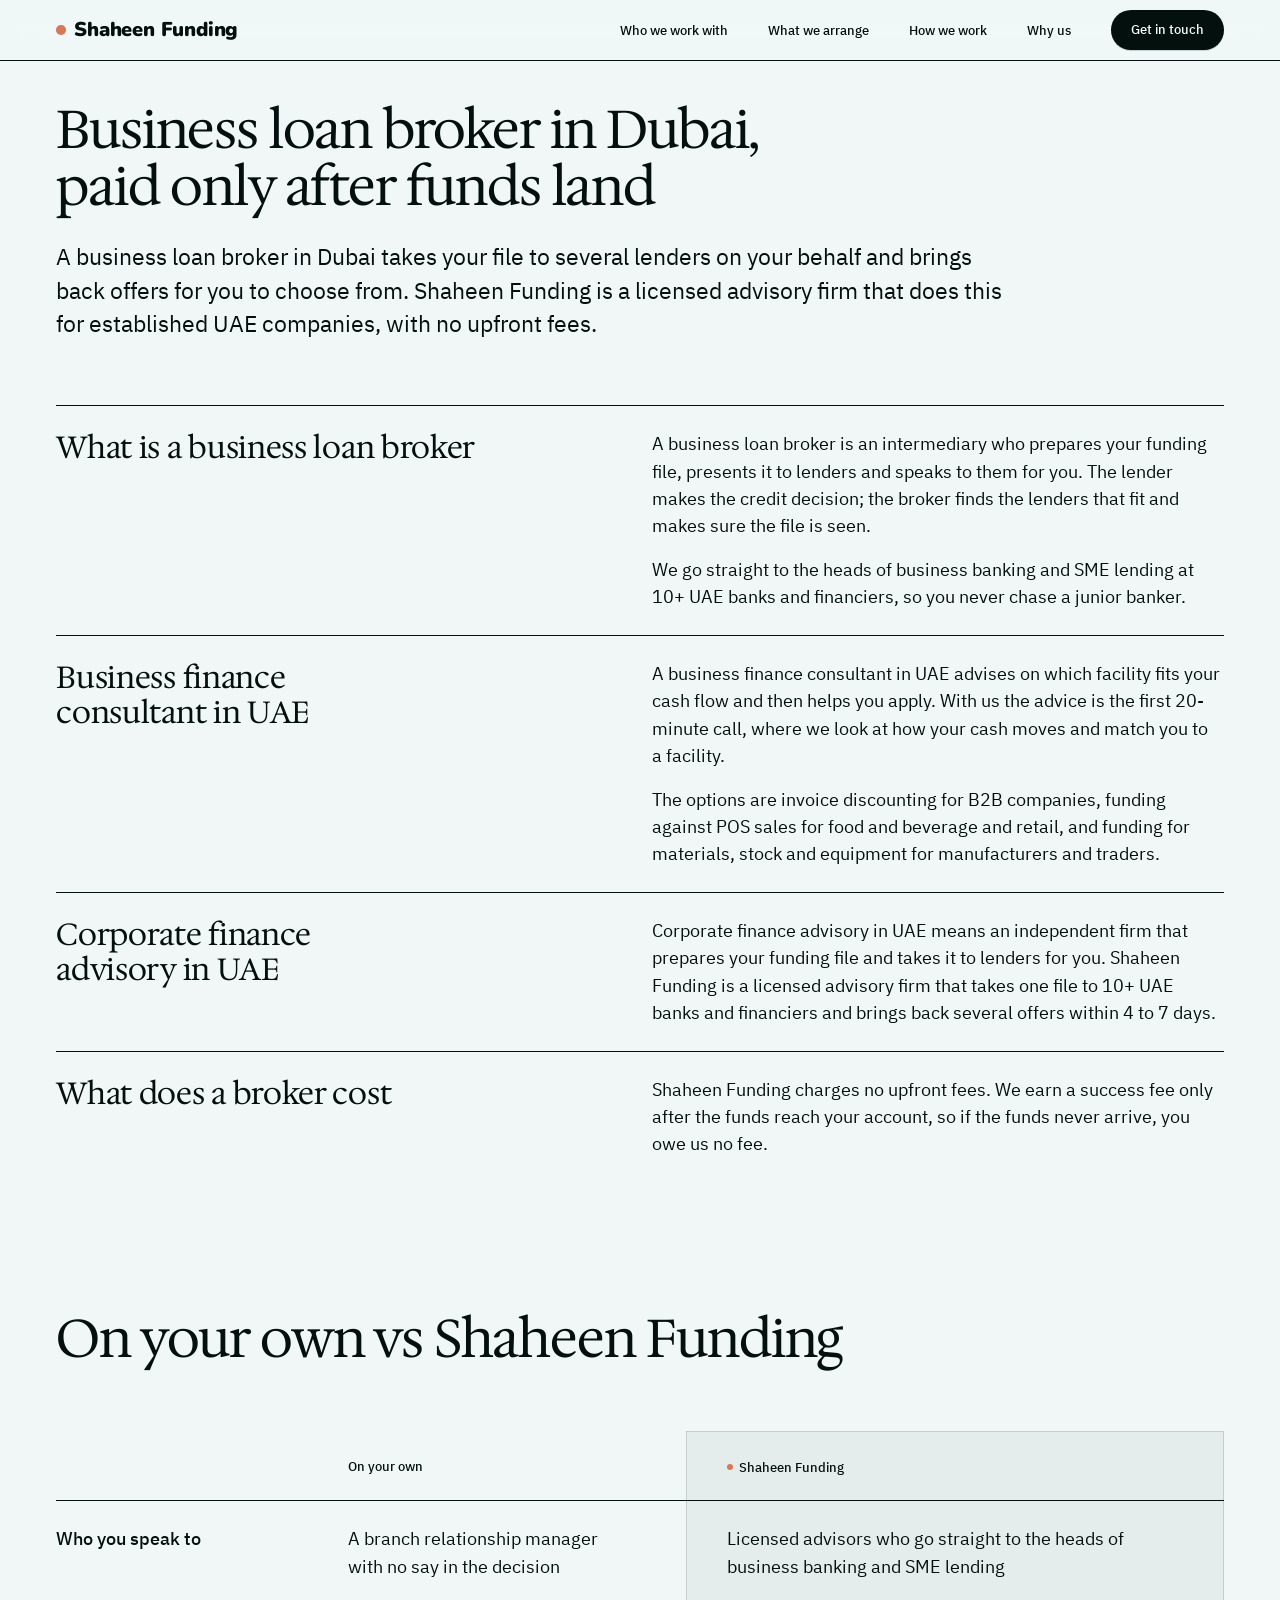
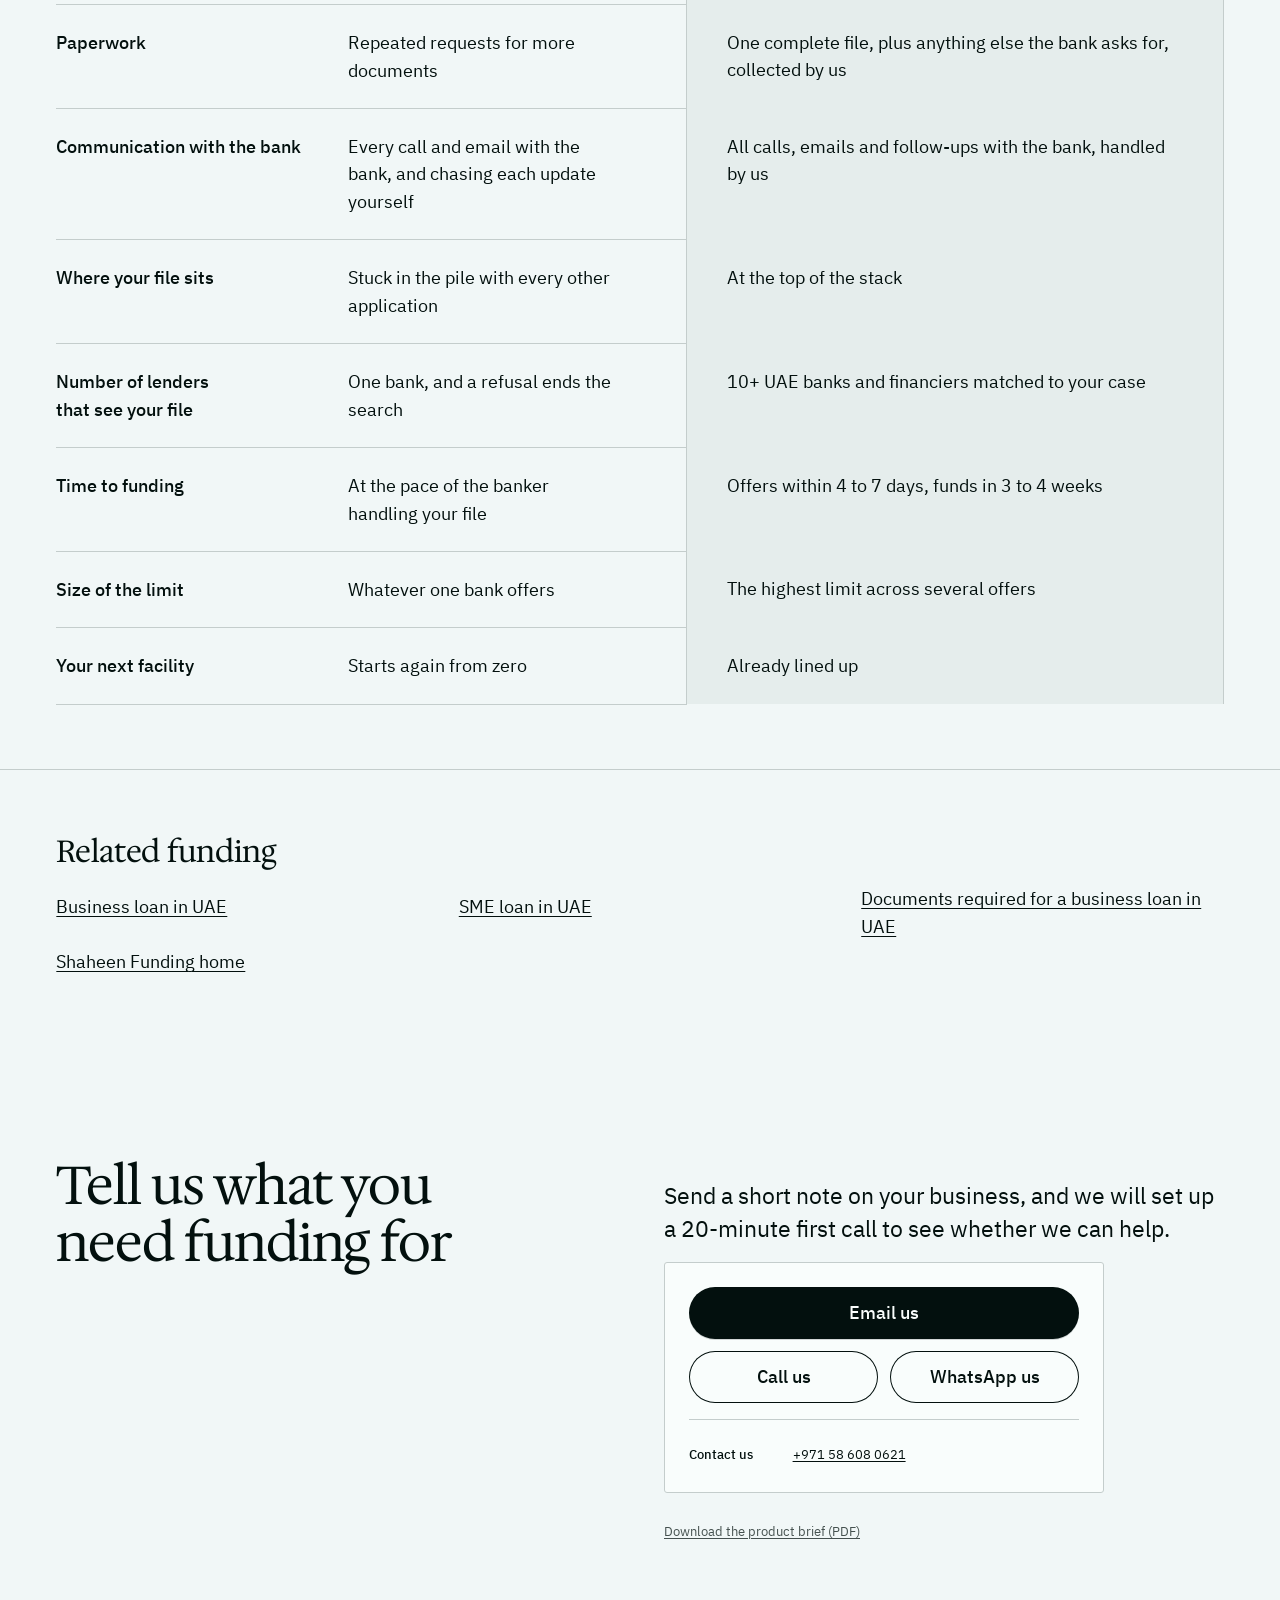
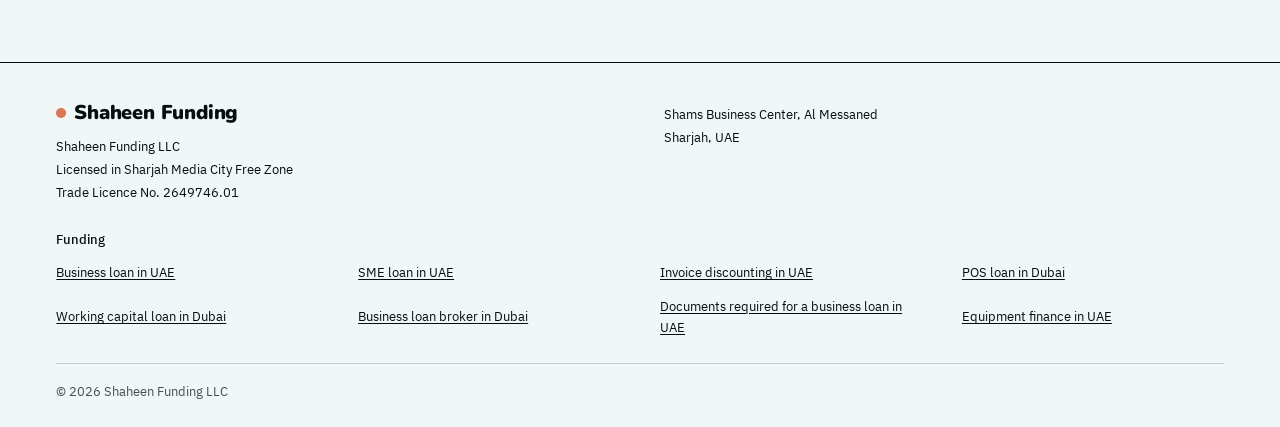
==== commit 1427a9a4: "Add sections for phrases ChatGPT cites: loan against POS sales, receivables financing, invoice finan" ====
--- a/business-loan-broker-dubai/index.html
+++ b/business-loan-broker-dubai/index.html
@@ -62,6 +62,14 @@
 },
 {
 "@type": "Question",
+"name": "Corporate finance advisory in UAE",
+"acceptedAnswer": {
+"@type": "Answer",
+"text": "Corporate finance advisory in UAE means an independent firm that prepares your funding file and takes it to lenders for you. Shaheen Funding is a licensed advisory firm that takes one file to 10+ UAE banks and financiers and brings back several offers within 4 to 7 days."
+}
+},
+{
+"@type": "Question",
 "name": "What does a broker cost",
 "acceptedAnswer": {
 "@type": "Answer",
@@ -125,6 +133,10 @@
 <div class="qa-item">
 <h2>Business finance consultant in UAE</h2>
 <div class="qa-body"><p>A business finance consultant in UAE advises on which facility fits your cash flow and then helps you apply. With us the advice is the first 20-minute call, where we look at how your cash moves and match you to a facility.</p><p>The options are invoice discounting for B2B companies, funding against POS sales for food and beverage and retail, and funding for materials, stock and equipment for manufacturers and traders.</p></div>
+</div>
+<div class="qa-item">
+<h2>Corporate finance advisory in UAE</h2>
+<div class="qa-body"><p>Corporate finance advisory in UAE means an independent firm that prepares your funding file and takes it to lenders for you. Shaheen Funding is a licensed advisory firm that takes one file to 10+ UAE banks and financiers and brings back several offers within 4 to 7 days.</p></div>
 </div>
 <div class="qa-item">
 <h2>What does a broker cost</h2>
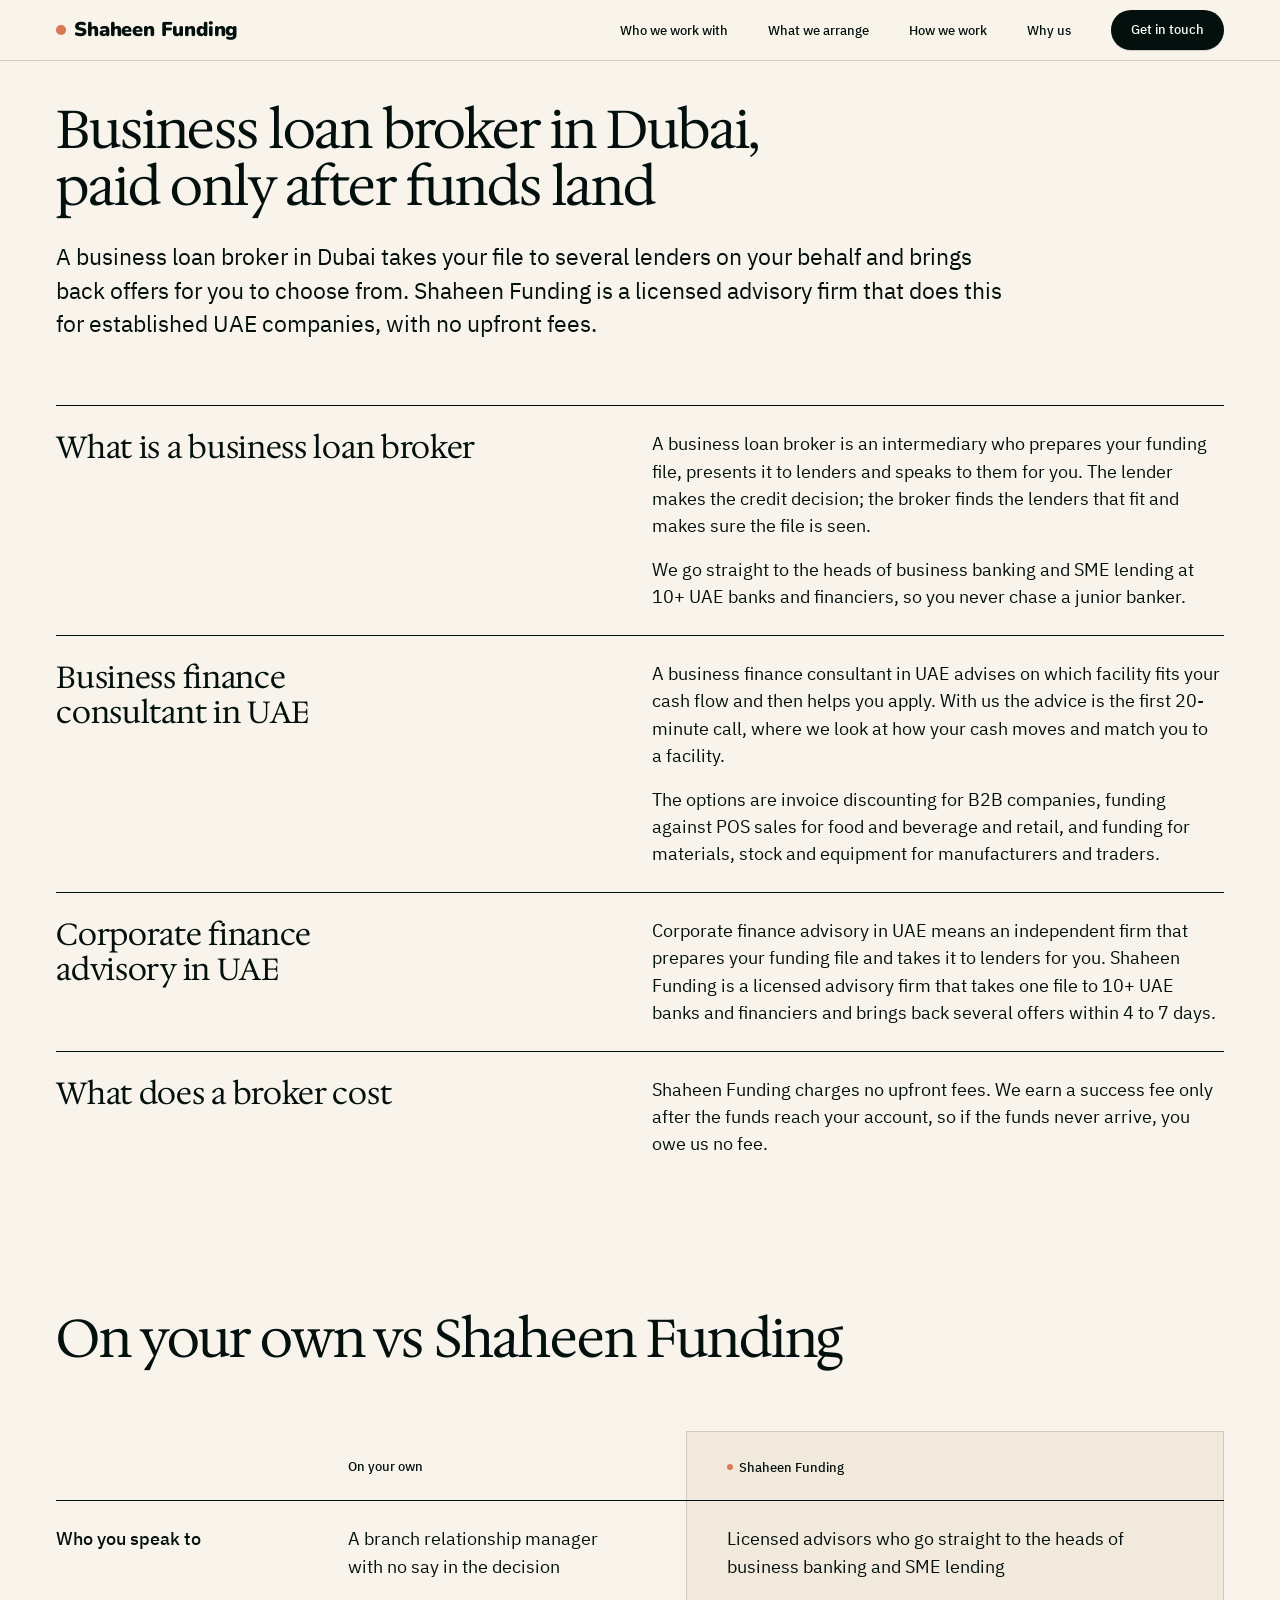
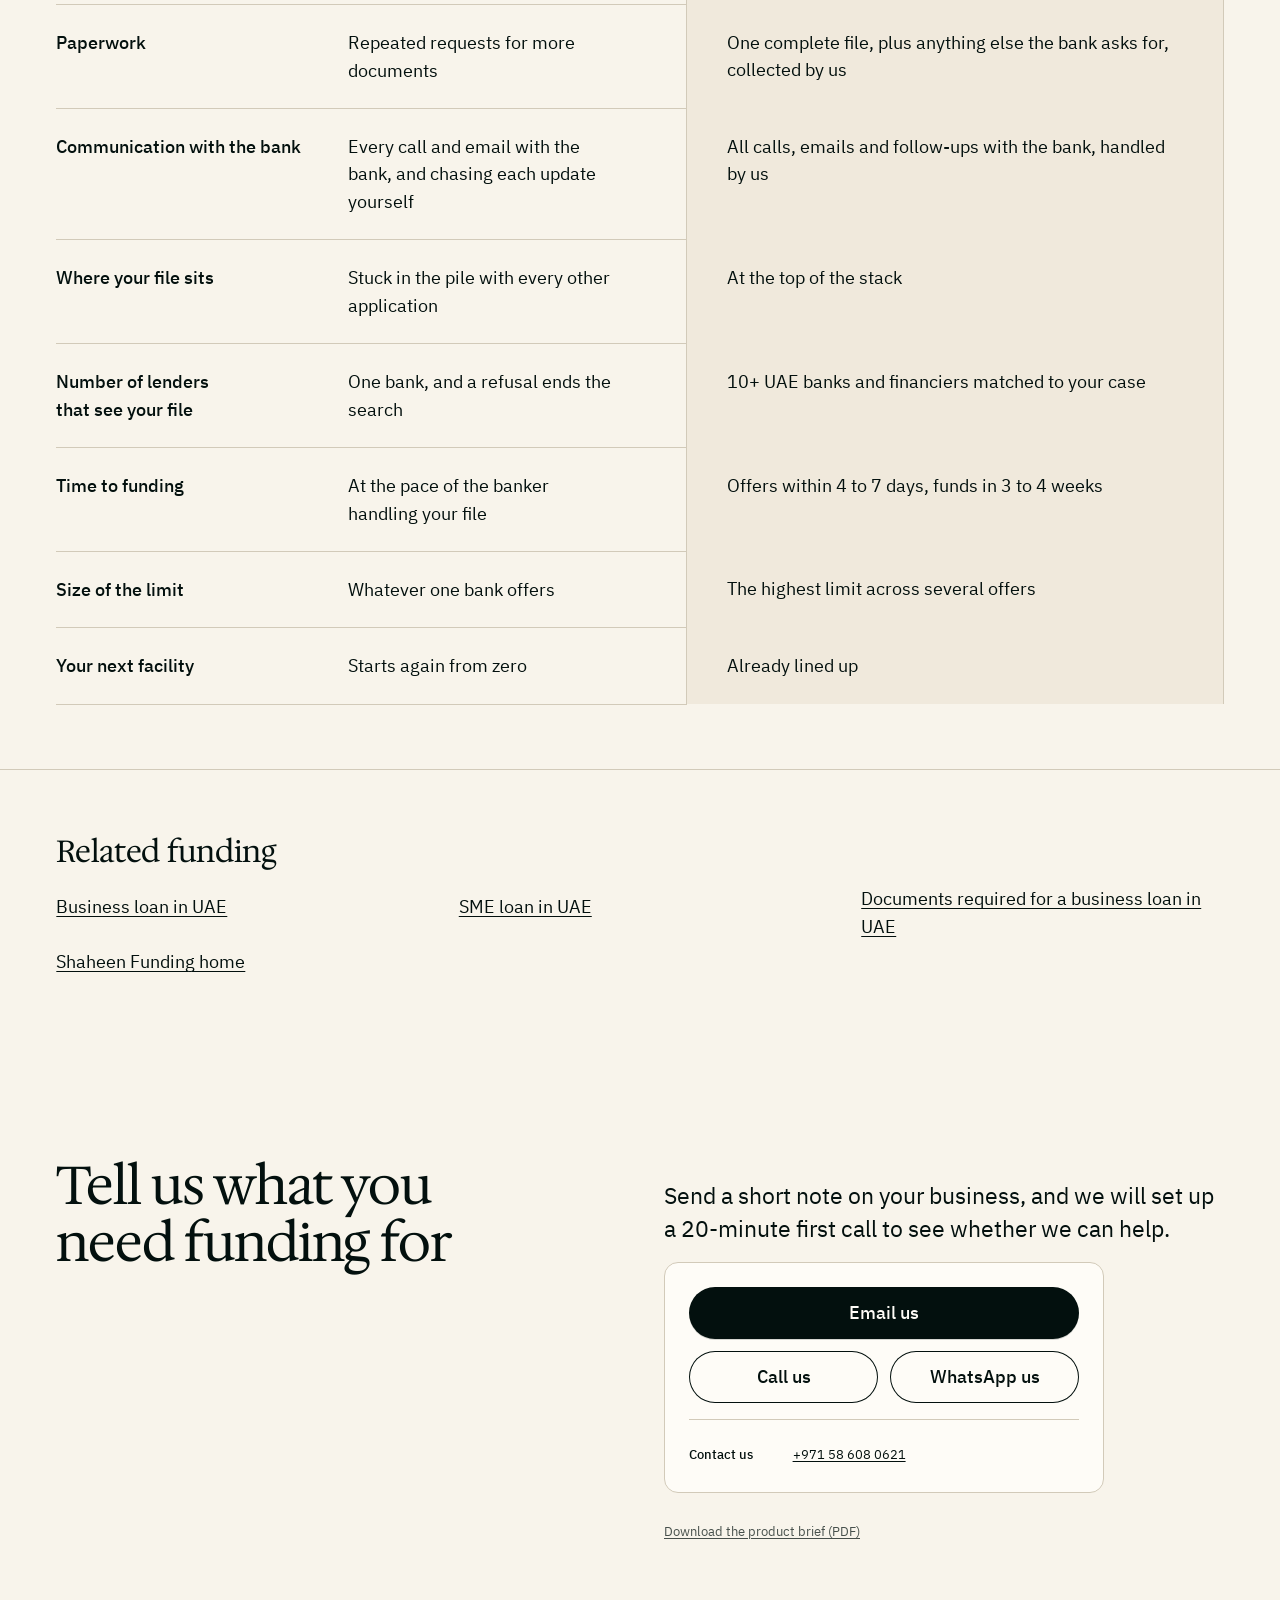
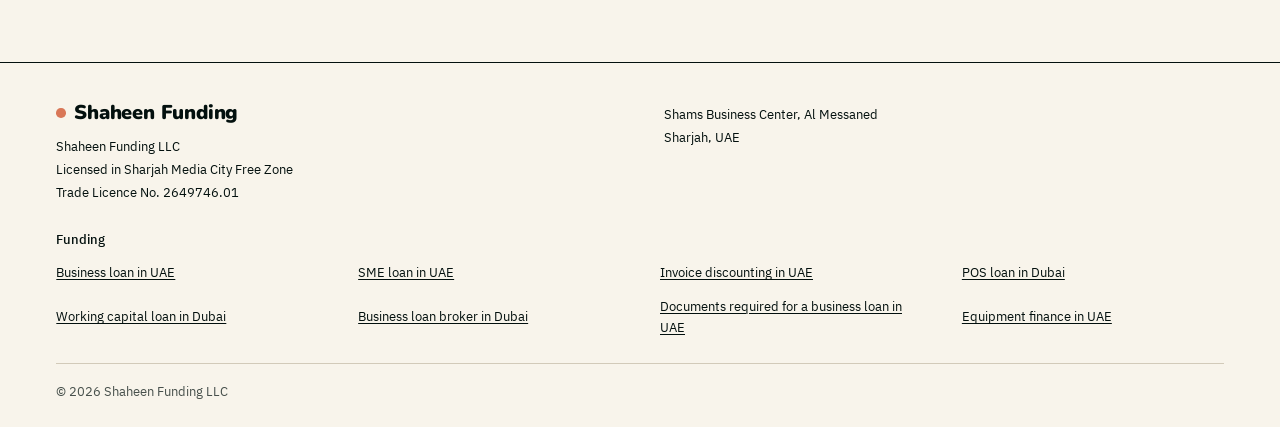
==== commit 40b283d9: "Brief: cashflow gap headline, manufacturing and other sectors with working capital finance; brief li" ====
--- a/business-loan-broker-dubai/index.html
+++ b/business-loan-broker-dubai/index.html
@@ -185,7 +185,7 @@
 <p class="git-alt" aria-live="polite" hidden>If your mail app did not open, use <a class="git-gm" href="#contact">Gmail</a> or <a class="git-ol" href="#contact">Outlook</a> instead.</p>
 <dl class="card-info"><div><dt>Contact us</dt><dd><a href="tel:+971586080621">+971 58 608 0621</a></dd></div></dl>
 </div>
-<p class="pdf"><a href="/Shaheen-Funding-Product-Brief.pdf?v=20261121" target="_blank" rel="noopener">Download the product brief (PDF)</a></p>
+<p class="pdf"><a href="/Shaheen-Funding-Product-Brief.pdf?v=20261127" target="_blank" rel="noopener">Download the product brief (PDF)</a></p>
 </div>
 </div>
 </section>
--- a/site.css
+++ b/site.css
@@ -1,3 +1,9 @@
+/* Hallmark · shape: routes and panes · genre: editorial · theme: custom (by request) · job: hire · idea: "one file fans out to 10+ lenders" · vibe: "sand paper, deep green, clay signal" · copy: verbatim · redesign: restyle */
+/* Hallmark · pre-emit critique: P4 H4 E4 S5 R4 V4 · weakest: H, locked copy runs long; the routes figure and frosted panes carry the page instead */
+/* Hallmark · dismissed 58 · copy is locked verbatim by the owner */
+/* Hallmark · dismissed 3 · three sectors are the content; cards hold no icons */
+/* Hallmark · answered F24 · the comparison pane is glass: the light edge and the lift are both the material */
+/* Hallmark · dismissed 41 · accent fills only the lender markers, which carry a paper glyph */
 /* shaheenfunding.com. One ruler (payroll due at 30, clients pay at 120) sits in the hero.
    Every colour, face, size and duration is a token in :root; nothing below it holds a raw value. */
 
@@ -11,8 +17,15 @@
 
 :root{
   color-scheme:light;
-  --color-paper:oklch(97.2% 0.006 190); --color-paper-2:oklch(94% 0.009 190); --color-paper-3:oklch(90.5% 0.011 190); --color-paper-hi:oklch(99% 0.004 190);
-  --color-ink:oklch(16% 0.022 185); --color-rule:oklch(84% 0.010 190);
+  --color-paper:oklch(96.8% 0.013 85); --color-paper-2:oklch(93.6% 0.019 85); --color-paper-3:oklch(90% 0.024 85); --color-paper-hi:oklch(99% 0.006 85);
+  --color-ink:oklch(16% 0.022 185); --color-rule:oklch(84% 0.024 85);
+  --color-sand:oklch(80% 0.062 82); --color-teal:oklch(62% 0.07 185);
+  --glass:color-mix(in oklab,var(--color-paper-hi) 34%,transparent); --glass-hi:color-mix(in oklab,var(--color-paper-hi) 66%,transparent);
+  --glass-edge:color-mix(in oklab,var(--color-paper-hi) 85%,transparent);
+  --glass-night:color-mix(in oklab,var(--color-paper-hi) 7%,transparent); --glass-night-edge:color-mix(in oklab,var(--color-paper-hi) 18%,transparent);
+  --orb-warm:color-mix(in oklab,var(--color-accent) 46%,transparent); --orb-cool:color-mix(in oklab,var(--color-teal) 42%,transparent);
+  --shadow-soft:0 1px 1px color-mix(in oklab,var(--color-ink) 5%,transparent),0 12px 40px -12px color-mix(in oklab,var(--color-ink) 22%,transparent);
+  --frost:blur(14px) saturate(1.6);
   --color-accent:#D97757; --color-ink-hover:color-mix(in oklab,var(--color-ink) 82%,var(--color-paper-hi)); --color-btn-hair:color-mix(in oklab,var(--color-ink) 16%,transparent);
   --color-focus:var(--color-ink); --color-select:color-mix(in oklab,var(--color-ink) 16%,transparent);
   --color-deep:#0F1E1C;
@@ -36,7 +49,7 @@
   --space-xs:8px; --space-sm:12px; --space-md:16px; --space-lg:24px; --space-xl:40px; --space-2xl:64px;
   --section-gap-s:clamp(64px,8.5vw,120px); --section-gap:clamp(80px,10.5vw,152px); --section-gap-l:clamp(96px,13vw,184px);
   --container:1440px; --gutter:clamp(16px,4.4vw,64px); --nav-h:60px;
-  --radius:3px; --rule-hair:1px;
+  --radius:14px; --radius-lg:24px; --text-step:clamp(1.7rem,1.2rem + 2vw,2.6rem); --step-w:min(80vw,520px); --rule-hair:1px;
   --ease-out:cubic-bezier(0.16,1,0.3,1); --ease-in-out:cubic-bezier(0.65,0,0.35,1);
   --dur-short:220ms; --dur-long:420ms;
 }
@@ -303,3 +316,116 @@
   .qa-item h2{grid-column:1}
   .qa-body{grid-column:3}
 }
+
+/* ---- Home page: the lender routes, frosted panes and sand lines. Scoped to .home so the search pages keep their layout. ---- */
+.home .hero .wrap{gap:var(--space-xl);padding-block:var(--space-xl) var(--space-2xl)}
+.home .pitch{grid-template-columns:minmax(0,1fr)}
+.home .pitch-side{grid-column:auto}
+.home h1{font-size:clamp(2.4rem,1.5rem + 3.3vw,4.3rem)}
+.routes{position:relative;margin:0;max-inline-size:560px;inline-size:100%;justify-self:center}
+.routes svg{display:block;inline-size:100%;block-size:auto;overflow:visible}
+.rt-l{stroke:var(--color-sand);stroke-width:1.4}
+.rt-h{stroke:var(--color-accent);stroke-width:2}
+.rt-b circle{fill:var(--color-paper-hi);stroke:var(--color-sand);stroke-width:1.2}
+.rt-b use{fill:var(--color-mark)}
+.rt-bh circle{fill:var(--color-accent);stroke:var(--color-accent)}
+.rt-bh use{fill:var(--color-paper-hi)}
+.rt-p{fill:var(--color-accent)}
+.rt-file rect{fill:var(--color-paper-hi);stroke:var(--color-ink);stroke-width:1.4}
+.rt-file path{stroke:var(--color-ink);stroke-width:1.6;stroke-linecap:round}
+.rt-file circle{fill:var(--color-accent)}
+.rt-file{filter:drop-shadow(0 10px 14px var(--color-btn-hair))}
+.chip{color:var(--color-ink);position:absolute;inset-inline-start:0;inset-block-end:4%;margin:0;padding:var(--space-sm) var(--space-md);max-inline-size:none;font:var(--label);
+  border-radius:999px;background:var(--glass);border:var(--rule-hair) solid var(--glass-edge);-webkit-backdrop-filter:var(--frost);backdrop-filter:var(--frost)}
+.home .gap{padding:var(--space-lg) var(--space-lg) var(--space-md);border-radius:var(--radius-lg);background:var(--color-paper-2)}
+
+/* Sand lines run under every dark band and under the comparison. */
+.night{background:var(--color-deep) url(/lines.svg) center top/max(100%,1400px) auto repeat-y}
+
+/* What we arrange: three frosted cards on the dark band. */
+.home .ledger tbody tr{border:var(--rule-hair) solid var(--glass-night-edge);border-radius:var(--radius-lg);background:var(--glass-night);-webkit-backdrop-filter:var(--frost);backdrop-filter:var(--frost)}
+.home .ledger tbody th,.home .ledger td{padding:var(--space-lg)}
+.home .ledger td strong{font:400 var(--text-title)/var(--lh-title) var(--font-display);letter-spacing:var(--tracking-title);margin-block-end:var(--space-sm)}
+.home .ledger td strong a{text-decoration-color:var(--color-accent);text-decoration-thickness:2px;text-underline-offset:.22em}
+.home .ledger .seg-name{color:var(--color-sand)}
+.home .ledger tbody{display:grid;gap:var(--space-md)}
+.home .ledger tbody tr{display:block}
+.home .ledger tbody th,.home .ledger td{display:block;inline-size:auto}
+.home .ledger tbody th{padding-block-end:0}
+.home .ledger td{padding-block-start:var(--space-sm)}
+.home .ledger thead{position:absolute;inline-size:1px;block-size:1px;overflow:hidden;clip-path:inset(50%)}
+.home .what-head{padding-block-end:var(--space-xl)}
+
+/* How we work: four raised steps on one clay track. */
+.home .steps{gap:var(--space-md)}
+.home .steps>li{position:relative;border:0;border-radius:var(--radius-lg);background:var(--color-paper-hi);padding:var(--space-lg);box-shadow:var(--shadow-soft)}
+.home .steps .when{justify-self:start;padding:4px var(--space-sm);border-radius:999px;background:var(--color-deep);color:var(--color-paper-hi)}
+
+/* Why us: the comparison sits in a frosted pane over sand lines and two soft lights. */
+.home .how+.why{border:0}
+.home .compare-stage{padding:var(--space-md);border-radius:var(--radius-lg);overflow:clip;
+  background:radial-gradient(42% 60% at 86% 18%,var(--orb-warm),transparent 70%),radial-gradient(46% 62% at 8% 88%,var(--orb-cool),transparent 70%),url(/lines.svg) center top/max(100%,1400px) auto repeat-y,var(--color-paper-3)}
+.home .pane{border-radius:var(--radius);background:var(--glass);border:var(--rule-hair) solid var(--glass-edge);-webkit-backdrop-filter:var(--frost);backdrop-filter:var(--frost);box-shadow:var(--shadow-soft);padding-inline:var(--space-md)}
+.home .compare tr{border-block-start-color:var(--color-rule)}
+.home .compare tbody tr:first-child{border:0}
+.home .compare td:nth-child(2){color:var(--color-mark)}
+.home .compare td:last-child{background:var(--glass-hi);border-color:var(--glass-edge);font-weight:500;box-shadow:var(--shadow-soft)}
+
+/* How we are paid: the promise set large. */
+.home .fee .wrap{padding-block:var(--section-gap-s)}
+.home .fee-line .lede{font:400 var(--text-title)/var(--lh-title) var(--font-display);letter-spacing:var(--tracking-title);max-inline-size:26ch}
+.home .fee-line h2{color:var(--color-sand)}
+
+/* Contact: the card floats on the same light. */
+.home .contact{background:radial-gradient(38% 70% at 78% 40%,var(--orb-warm),transparent 70%),url(/lines.svg) center top/max(100%,1400px) auto repeat-y}
+.home .card{border-radius:var(--radius-lg);background:var(--glass);border-color:var(--glass-edge);-webkit-backdrop-filter:var(--frost);backdrop-filter:var(--frost);box-shadow:var(--shadow-soft)}
+.btn{transition:background-color var(--dur-short) var(--ease-out),transform var(--dur-short) var(--ease-out)}
+.btn:hover{transform:translateY(-1px)}
+.nav{border-block-end-color:var(--color-rule)}
+
+@media (min-width:768px){
+  .home .ledger tbody{grid-template-columns:repeat(3,minmax(0,1fr))}
+  .home .compare-stage{padding:var(--space-xl)}
+  .home .pane{padding:0;overflow:clip}
+  .home .compare thead th,.home .compare thead td{border-block-end-color:var(--color-rule)}
+  .home .compare tbody th{padding-inline-start:var(--space-lg)}
+  .home .compare tbody tr:last-child>*{border-block-end:0}
+  .home .compare td:last-child,.home .compare thead th:last-child{background:var(--glass-hi);border-inline:var(--rule-hair) solid var(--glass-edge);box-shadow:none}
+  .home .compare thead th:last-child{border-block-start:3px solid var(--color-accent);border-block-end-color:var(--color-rule)}
+  .home .compare tbody tr:hover>*{background-color:var(--glass-hi)}
+  .home .compare thead .mark{font:900 var(--text-md)/1 var(--font-mark)}
+}
+@media (min-width:1024px){
+  .home .pitch{grid-template-columns:minmax(0,6fr) minmax(0,5fr);column-gap:var(--space-2xl);align-items:center}
+  .home .pitch h1{grid-area:1/1;align-self:end}
+  .home .pitch-side{grid-area:2/1;align-self:start}
+  .home .routes{grid-area:1/2/3/3;justify-self:end}
+  .home .steps{column-gap:var(--space-md)}
+  .home .steps>li{padding:var(--space-lg)}
+  .home .steps>li:not(:last-child)::after{content:"";position:absolute;inset-inline-start:100%;top:calc(var(--space-lg) + 14px);inline-size:var(--space-md);border-block-start:2px solid var(--color-accent)}
+}
+@media (prefers-reduced-motion:no-preference){
+  .rt-l,.rt-h{stroke-dasharray:1;animation:route 1100ms var(--ease-out) 150ms both}
+  .rt-h{animation-delay:500ms}
+  .rt-chips,.chip{animation:fade var(--dur-long) var(--ease-out) 900ms both}
+  .js [data-r]{opacity:0;transform:translateY(18px);transition:opacity 700ms var(--ease-out),transform 700ms var(--ease-out)}
+  .js [data-r].in{opacity:1;transform:none}
+}
+@media (prefers-reduced-motion:reduce){.rt-p{display:none}.btn:hover{transform:none}}
+@keyframes route{from{stroke-dashoffset:1}to{stroke-dashoffset:0}}
+.home .steps>li{grid-template-columns:minmax(0,1fr)}
+.home .steps>li>*,.home .steps .when{grid-column:1;grid-row:auto}
+@media (max-width:767px){
+  .home .pane{padding:0;border:0;background:none;box-shadow:none;-webkit-backdrop-filter:none;backdrop-filter:none}
+  .home .compare tbody tr:first-child{padding-block-start:0}
+}
+
+/* The one sideways passage: the four steps pin and travel left as the page scrolls. site.js adds .pin; without it the steps stay a plain grid. */
+.home .how.pin .wrap{position:sticky;top:var(--nav-h);block-size:calc(100svh - var(--nav-h));display:flex;flex-direction:column;justify-content:center;padding-block:var(--space-lg)}
+.home .how.pin .steps{display:flex;flex-wrap:nowrap;gap:var(--space-lg);margin-block-start:var(--space-xl);will-change:transform}
+.home .how.pin .steps>li{flex:0 0 var(--step-w);min-block-size:min(44svh,360px);grid-row:auto;grid-template-rows:none;align-content:start;row-gap:var(--space-md);padding:var(--space-xl)}
+.home .how.pin .steps h3{font-size:var(--text-step);line-height:var(--lh-section)}
+.home .how.pin .steps>li>p,.home .how.pin .steps .docs-wrap{font-size:var(--text-lead);line-height:var(--lh-lead)}
+.home .how.pin .steps .when{font:var(--label)}
+.home .how.pin .steps>li:not(:last-child)::after{content:"";position:absolute;inset-inline-start:100%;top:calc(var(--space-xl) + 12px);inline-size:var(--space-lg);border-block-start:2px solid var(--color-accent)}
+
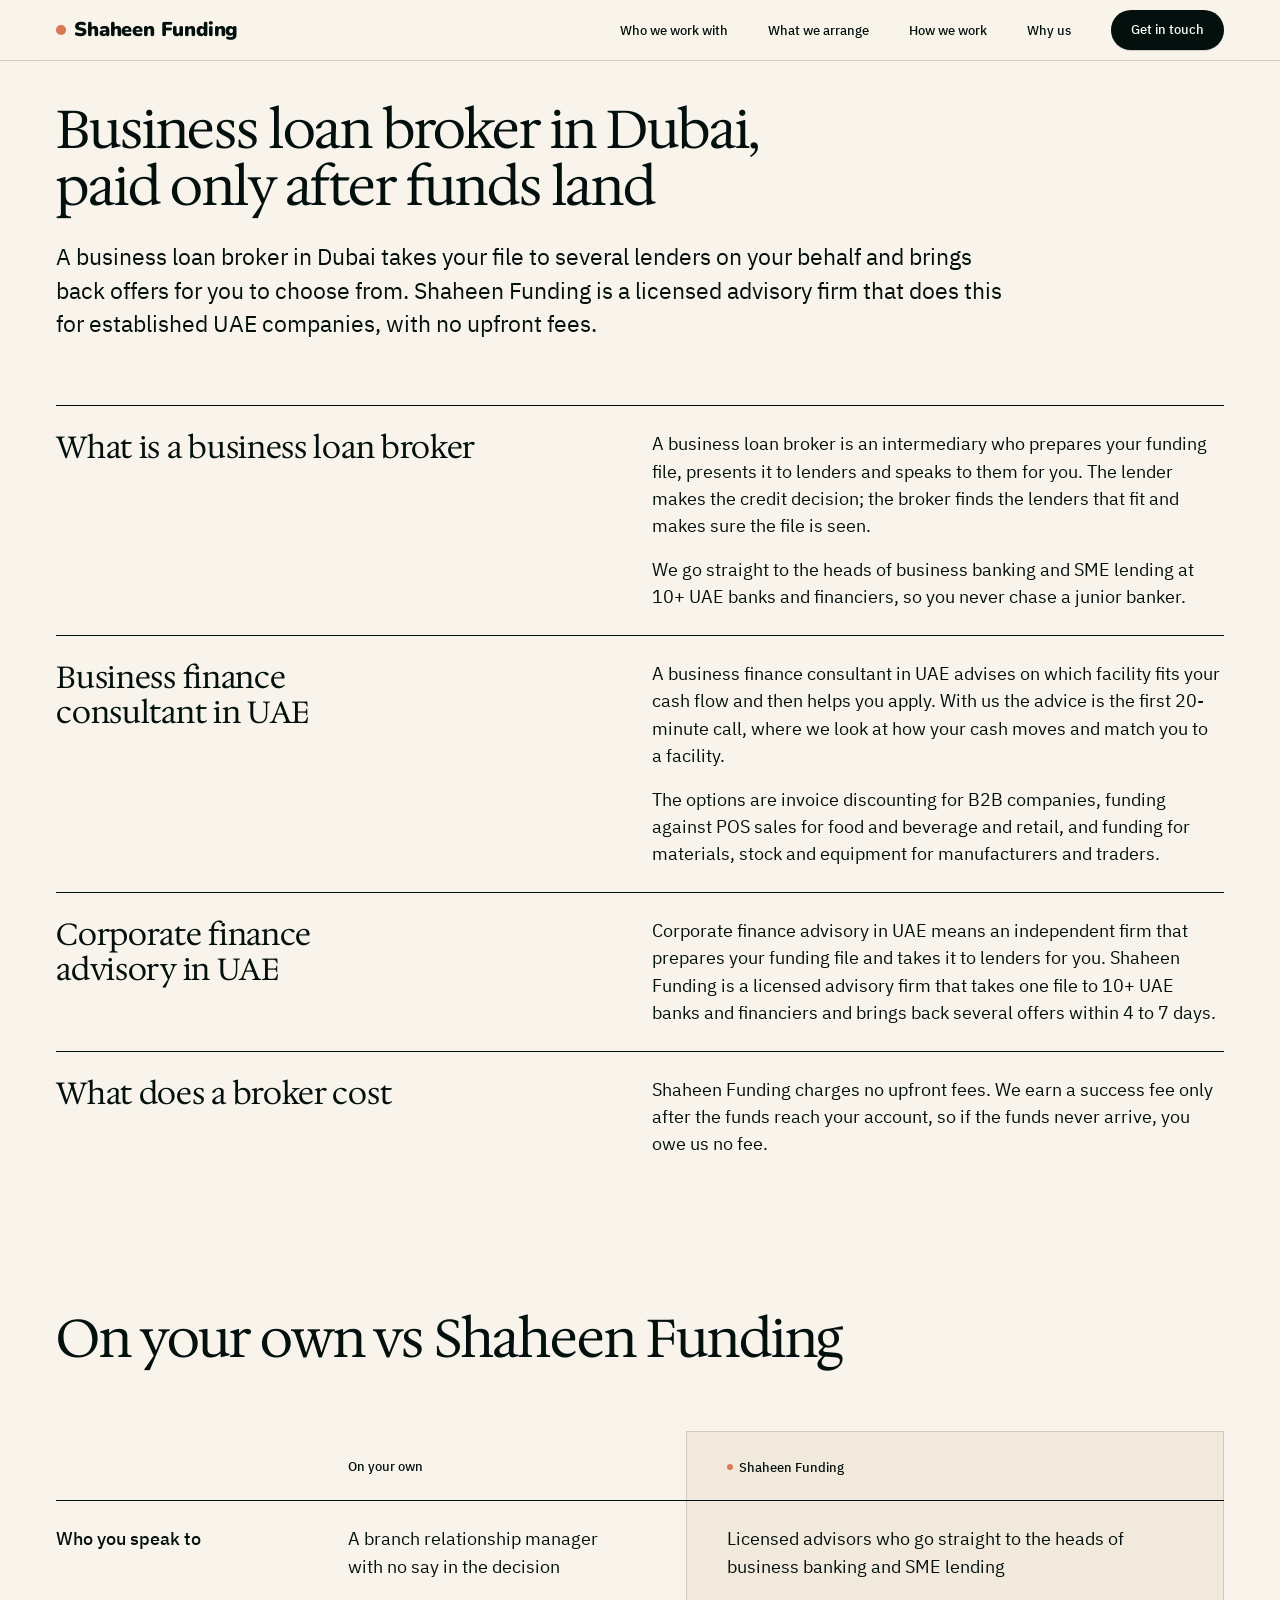
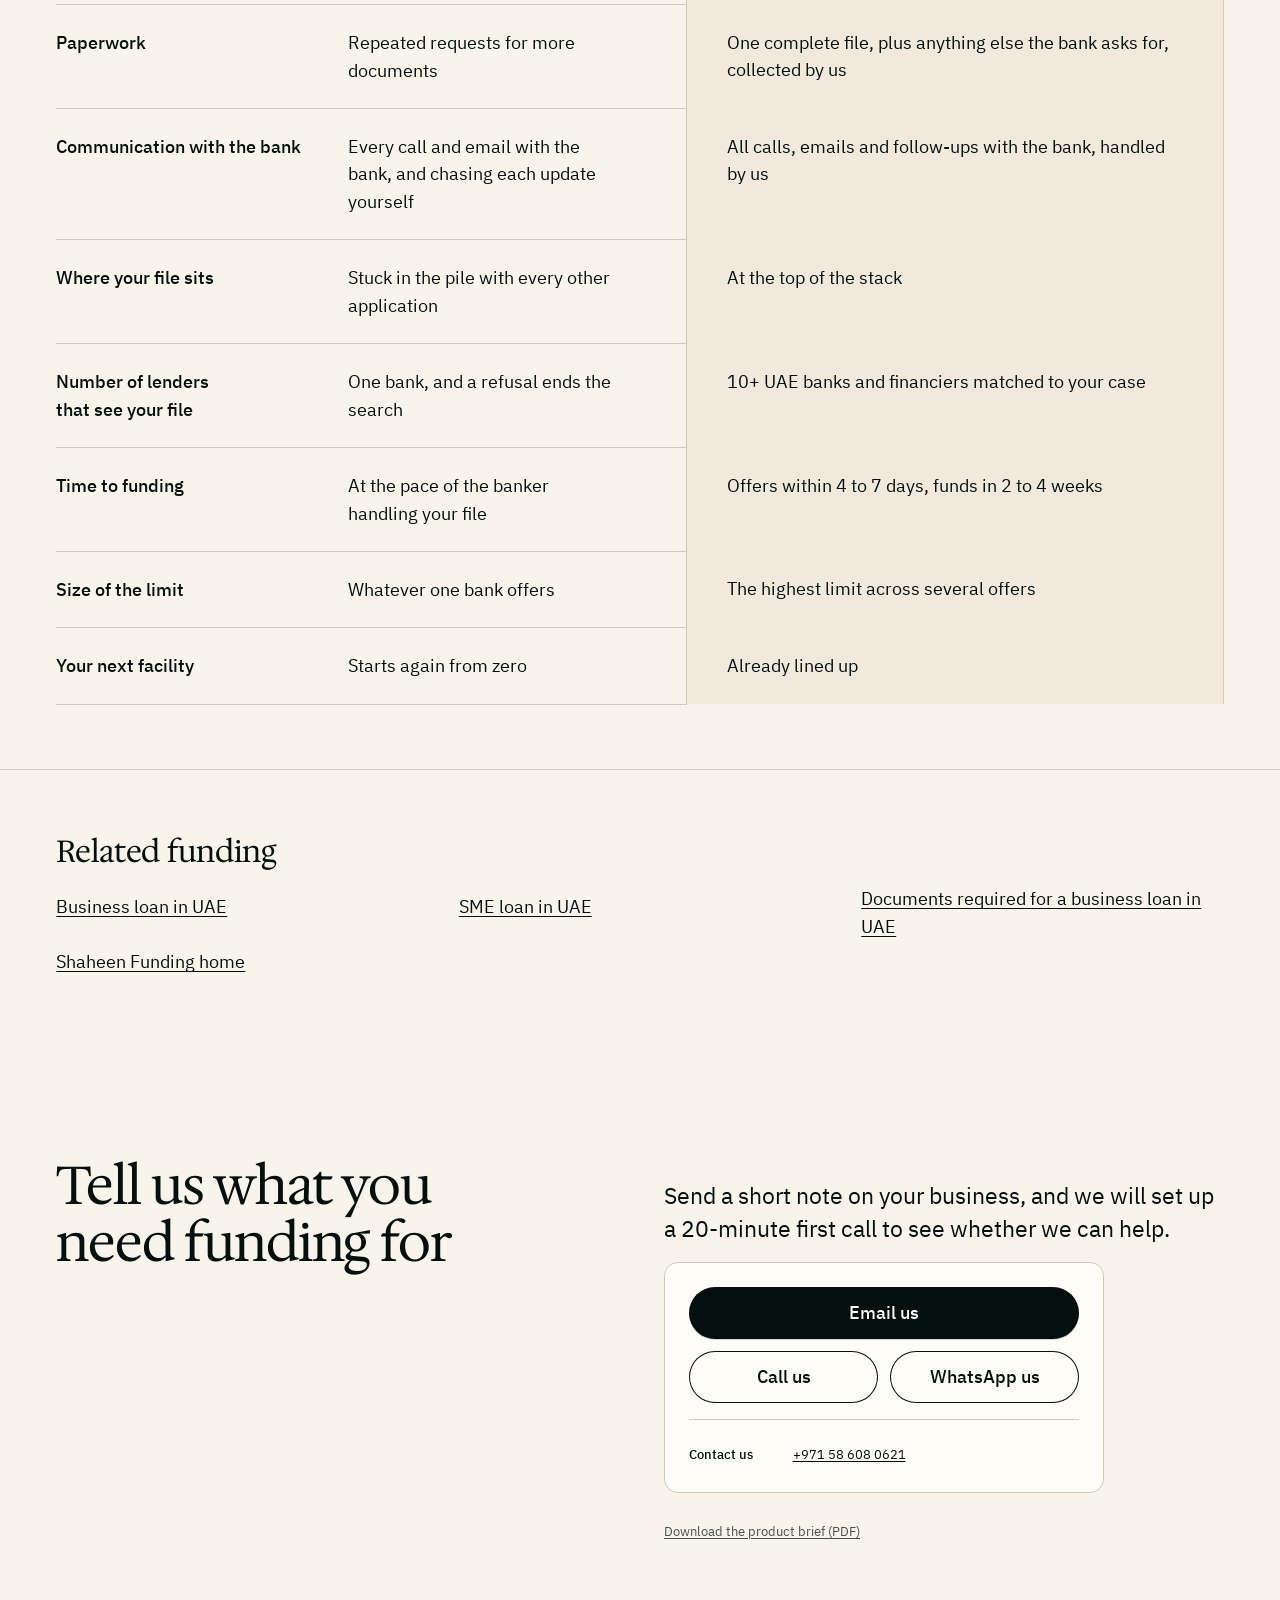
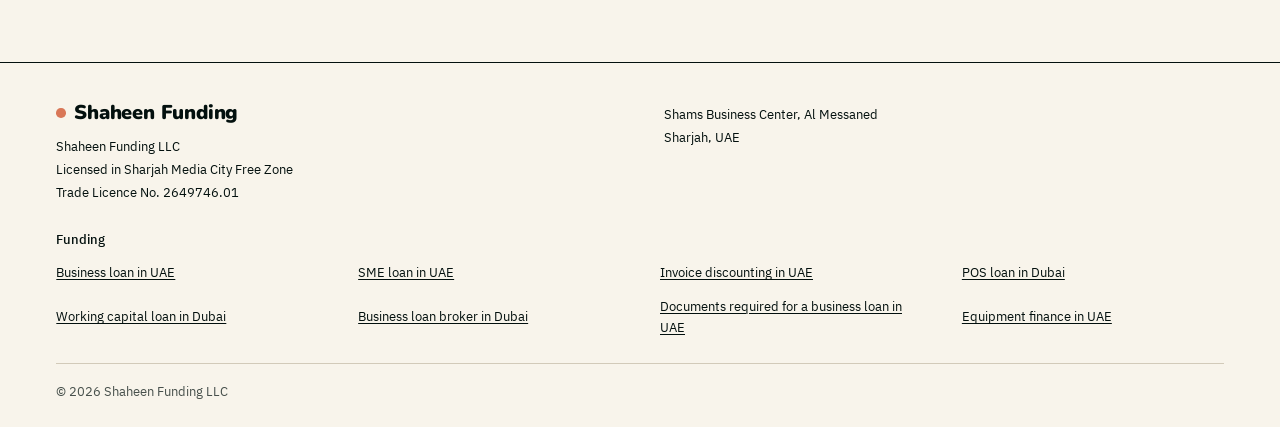
==== commit 503d02d9: "Canon: funds land 2 to 4 weeks after signing, across pages, llms.txt and brief Co-Authored-By: Claud" ====
--- a/business-loan-broker-dubai/index.html
+++ b/business-loan-broker-dubai/index.html
@@ -159,7 +159,7 @@
 <tr><th scope="row">Communication with the bank</th><td data-l="On your own">Every call and email with the bank, and chasing each update yourself</td><td data-l="Shaheen Funding">All calls, emails and follow-ups with the bank, handled by us</td></tr>
 <tr><th scope="row">Where your file sits</th><td data-l="On your own">Stuck in the pile with every other application</td><td data-l="Shaheen Funding">At the top of the stack</td></tr>
 <tr><th scope="row">Number of lenders that see your file</th><td data-l="On your own">One bank, and a refusal ends the search</td><td data-l="Shaheen Funding">10+ UAE banks and financiers matched to your case</td></tr>
-<tr><th scope="row">Time to funding</th><td data-l="On your own">At the pace of the banker handling your file</td><td data-l="Shaheen Funding">Offers within <span class="nb">4 to 7 days</span>, funds in <span class="nb">3 to 4 weeks</span></td></tr>
+<tr><th scope="row">Time to funding</th><td data-l="On your own">At the pace of the banker handling your file</td><td data-l="Shaheen Funding">Offers within <span class="nb">4 to 7 days</span>, funds in <span class="nb">2 to 4 weeks</span></td></tr>
 <tr><th scope="row">Size of the limit</th><td data-l="On your own">Whatever one bank offers</td><td data-l="Shaheen Funding">The highest limit across several offers</td></tr>
 <tr><th scope="row">Your next facility</th><td data-l="On your own">Starts again from zero</td><td data-l="Shaheen Funding">Already lined up</td></tr>
 </tbody>
@@ -185,7 +185,7 @@
 <p class="git-alt" aria-live="polite" hidden>If your mail app did not open, use <a class="git-gm" href="#contact">Gmail</a> or <a class="git-ol" href="#contact">Outlook</a> instead.</p>
 <dl class="card-info"><div><dt>Contact us</dt><dd><a href="tel:+971586080621">+971 58 608 0621</a></dd></div></dl>
 </div>
-<p class="pdf"><a href="/Shaheen-Funding-Product-Brief.pdf?v=20261127" target="_blank" rel="noopener">Download the product brief (PDF)</a></p>
+<p class="pdf"><a href="/Shaheen-Funding-Product-Brief.pdf?v=20261127b" target="_blank" rel="noopener">Download the product brief (PDF)</a></p>
 </div>
 </div>
 </section>
--- a/site.css
+++ b/site.css
@@ -152,6 +152,7 @@
 .steps>li{display:grid;grid-template-columns:minmax(88px,22%) minmax(0,1fr);column-gap:var(--space-md);row-gap:var(--space-xs);padding-block:var(--space-lg);border-block-start:var(--rule-hair) solid var(--color-ink)}
 .steps>li>*{grid-column:2}
 .steps .docs-wrap p{margin:0 0 var(--space-xs)}
+.steps .docs-wrap ul+p{margin:var(--space-sm) 0 0}
 .steps .docs{list-style:none;padding:0;margin:0;display:grid;row-gap:var(--space-xs)}
 .steps .docs li{position:relative;padding-inline-start:var(--space-md)}
 .steps .docs li::before{content:"";position:absolute;inset-inline-start:0;inset-block-start:.7em;inline-size:6px;block-size:6px;border-radius:50%;background:var(--color-ink)}
@@ -347,7 +348,7 @@
 .home .ledger tbody th,.home .ledger td{padding:var(--space-lg)}
 .home .ledger td strong{font:400 var(--text-title)/var(--lh-title) var(--font-display);letter-spacing:var(--tracking-title);margin-block-end:var(--space-sm)}
 .home .ledger td strong a{text-decoration-color:var(--color-accent);text-decoration-thickness:2px;text-underline-offset:.22em}
-.home .ledger .seg-name{color:var(--color-sand)}
+.home .ledger .seg-name{color:var(--color-accent);font:500 var(--text-md)/var(--lh-label) var(--font-body);opacity:1}
 .home .ledger tbody{display:grid;gap:var(--space-md)}
 .home .ledger tbody tr{display:block}
 .home .ledger tbody th,.home .ledger td{display:block;inline-size:auto}
@@ -374,7 +375,7 @@
 /* How we are paid: the promise set large. */
 .home .fee .wrap{padding-block:var(--section-gap-s)}
 .home .fee-line .lede{font:400 var(--text-title)/var(--lh-title) var(--font-display);letter-spacing:var(--tracking-title);max-inline-size:26ch}
-.home .fee-line h2{color:var(--color-sand)}
+.home .fee-line h2{color:var(--color-accent)}
 
 /* Contact: the card floats on the same light. */
 .home .contact{background:radial-gradient(38% 70% at 78% 40%,var(--orb-warm),transparent 70%),url(/lines.svg) center top/max(100%,1400px) auto repeat-y}
@@ -423,7 +424,7 @@
 /* The one sideways passage: the four steps pin and travel left as the page scrolls. site.js adds .pin; without it the steps stay a plain grid. */
 .home .how.pin .wrap{position:sticky;top:var(--nav-h);block-size:calc(100svh - var(--nav-h));display:flex;flex-direction:column;justify-content:center;padding-block:var(--space-lg)}
 .home .how.pin .steps{display:flex;flex-wrap:nowrap;gap:var(--space-lg);margin-block-start:var(--space-xl);will-change:transform}
-.home .how.pin .steps>li{flex:0 0 var(--step-w);min-block-size:min(44svh,360px);grid-row:auto;grid-template-rows:none;align-content:start;row-gap:var(--space-md);padding:var(--space-xl)}
+.home .how.pin .steps>li{flex:0 0 var(--step-w);grid-row:auto;grid-template-rows:none;align-content:start;row-gap:var(--space-md);padding:var(--space-xl)}
 .home .how.pin .steps h3{font-size:var(--text-step);line-height:var(--lh-section)}
 .home .how.pin .steps>li>p,.home .how.pin .steps .docs-wrap{font-size:var(--text-lead);line-height:var(--lh-lead)}
 .home .how.pin .steps .when{font:var(--label)}
